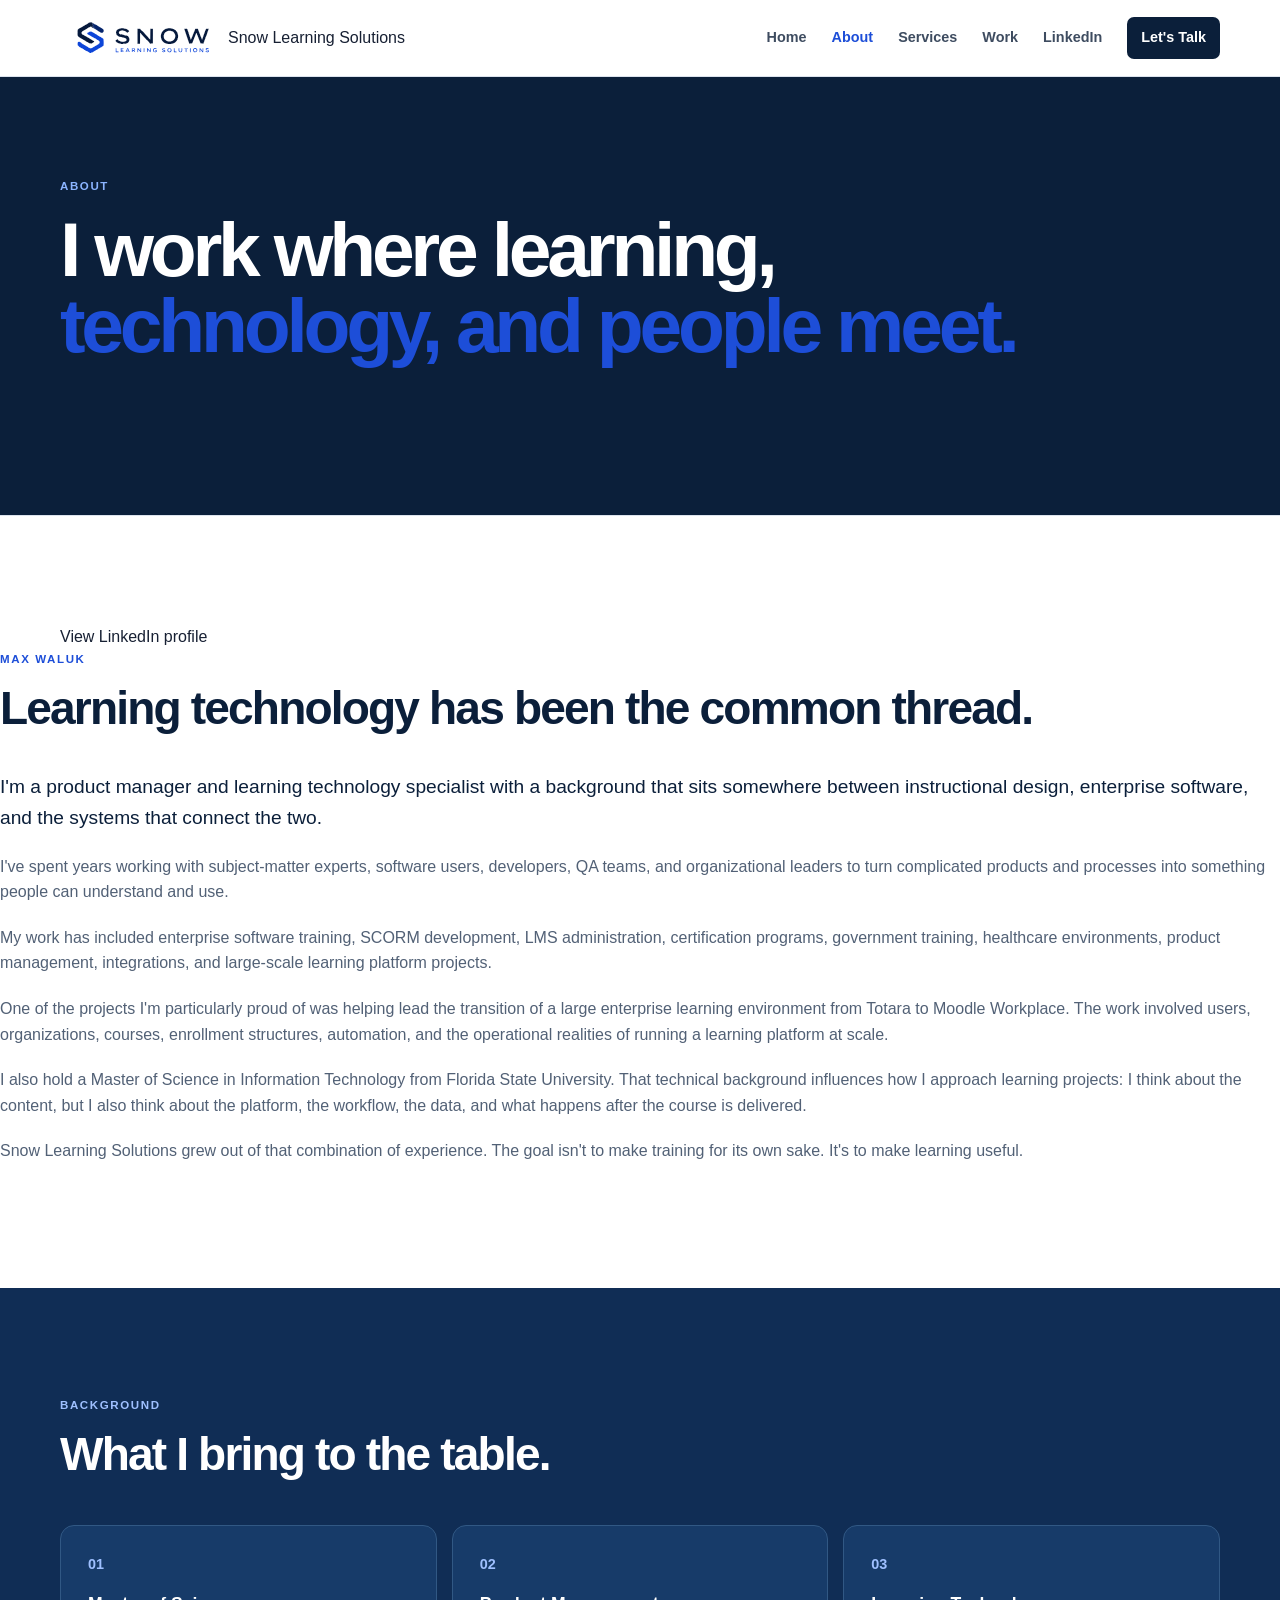
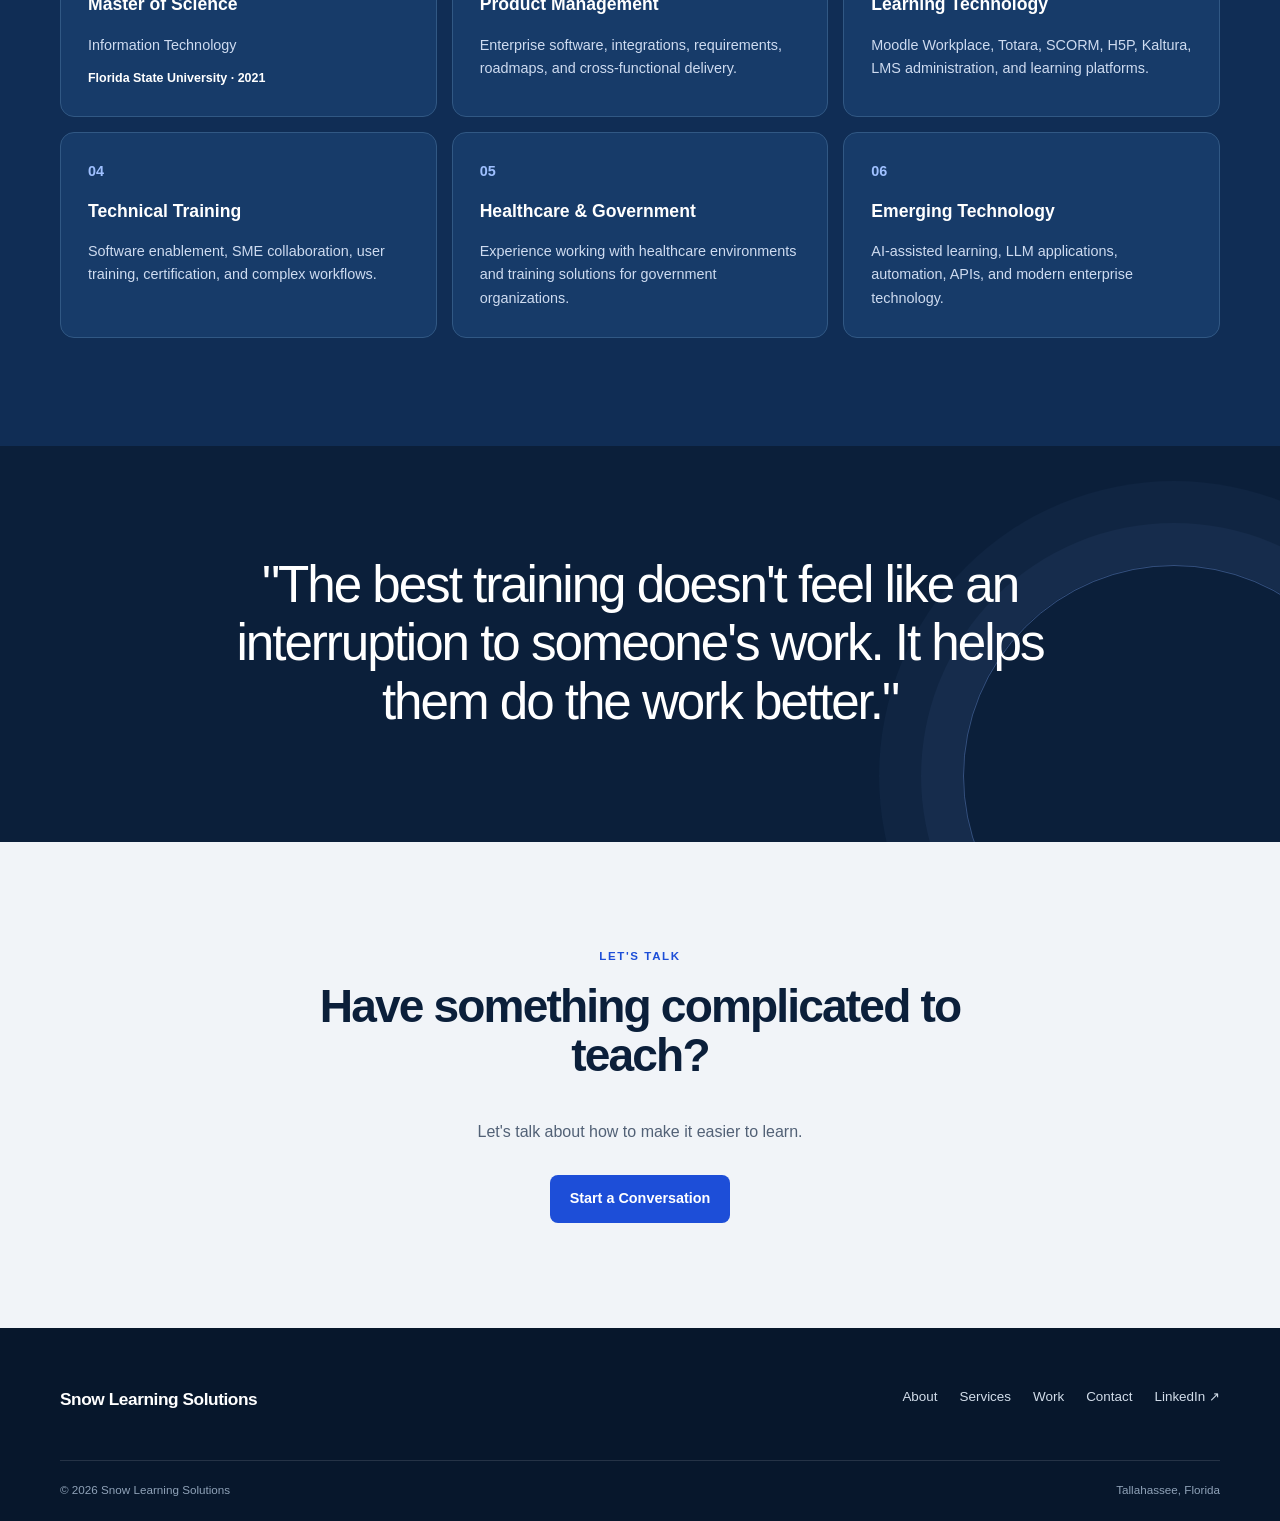
==== about.html @ 2cbe127f "Remove Max Waluk's portrait and LinkedIn section Removed portrait column and LinkedIn badge card for" ====
<!DOCTYPE html>
<html lang="en">
<head>
  <meta charset="UTF-8">
  <meta name="viewport" content="width=device-width, initial-scale=1.0">
  <title>About Max Waluk | Snow Learning Solutions</title>
  <meta name="description" content="Learn about Max Waluk, a product manager and learning technology specialist focused on instructional design, LMS platforms, enterprise software, and technical training.">
  <link rel="canonical" href="https://maxwaluk1.github.io/snow-learn/about.html">
  <meta property="og:title" content="About | Snow Learning Solutions">
  <meta property="og:description" content="Enterprise learning technology experience from Max Waluk.">
  <meta property="og:type" content="website">
  <meta property="og:url" content="https://maxwaluk1.github.io/snow-learn/about.html">
  <link rel="icon" href="favicon.svg" type="image/svg+xml">
  <link rel="stylesheet" href="css/style.css">
</head>

<body>

<header class="site-header">
  <div class="container nav-wrap">
  <a href="index.html" class="brand">
    <img src="assets/images/logo.svg"
         alt="Snow Learning Solutions"
         class="brand-logo">
    <span>Snow Learning Solutions</span>
</a>
    <button class="menu-toggle" aria-label="Open navigation">☰</button>
    <nav class="main-nav">
      <a href="index.html">Home</a>
      <a href="about.html" class="active">About</a>
      <a href="services.html">Services</a>
      <a href="work.html">Work</a>
      <a href="contact.html" class="nav-cta">Let's Talk</a>
    </nav>
  </div>
</header>

<main>

<section class="page-hero">
  <div class="container">
    <div class="eyebrow">ABOUT</div>
    <h1>I work where learning,<br><span>technology, and people meet.</span></h1>
  </div>
</section>

<section class="about-main">
  <div class="container about-grid">

        <!-- LinkedIn profile badge (responsive) -->
        <div class="badge-base LI-profile-badge" data-version="v1" data-size="medium" data-locale="en_US" data-type="VERTICAL" data-theme="light" data-vanity="maximillian-waluk-916715115" aria-label="LinkedIn profile badge">
          <a class="badge-base__link LI-simple-link" href="https://www.linkedin.com/in/maximillian-waluk-916715115?trk=profile-badge" target="_blank" rel="noopener">View LinkedIn profile</a>
        </div>
      </div>
    </div>

    <div class="about-copy">
      <div class="eyebrow">MAX WALUK</div>
      <h2>Learning technology has been the common thread.</h2>

      <p class="lead">
        I'm a product manager and learning technology specialist with a
        background that sits somewhere between instructional design,
        enterprise software, and the systems that connect the two.
      </p>

      <p>
        I've spent years working with subject-matter experts, software users,
        developers, QA teams, and organizational leaders to turn complicated
        products and processes into something people can understand and use.
      </p>

      <p>
        My work has included enterprise software training, SCORM development,
        LMS administration, certification programs, government training,
        healthcare environments, product management, integrations, and
        large-scale learning platform projects.
      </p>

      <p>
        One of the projects I'm particularly proud of was helping lead the
        transition of a large enterprise learning environment from Totara to
        Moodle Workplace. The work involved users, organizations, courses,
        enrollment structures, automation, and the operational realities of
        running a learning platform at scale.
      </p>

      <p>
        I also hold a Master of Science in Information Technology from Florida
        State University. That technical background influences how I approach
        learning projects: I think about the content, but I also think about
        the platform, the workflow, the data, and what happens after the course
        is delivered.
      </p>

      <p>
        Snow Learning Solutions grew out of that combination of experience.
        The goal isn't to make training for its own sake. It's to make learning
        useful.
      </p>
    </div>
  </div>
</section>

<section class="credentials-section">
  <div class="container">
    <div class="eyebrow">BACKGROUND</div>
    <h2>What I bring to the table.</h2>

    <div class="credential-grid">

      <article class="credential credential-feature">
        <span class="credential-icon">01</span>
        <h3>Master of Science</h3>
        <p>Information Technology</p>
        <strong>Florida State University · 2021</strong>
      </article>

      <article class="credential">
        <span class="credential-icon">02</span>
        <h3>Product Management</h3>
        <p>Enterprise software, integrations, requirements, roadmaps, and cross-functional delivery.</p>
      </article>

      <article class="credential">
        <span class="credential-icon">03</span>
        <h3>Learning Technology</h3>
        <p>Moodle Workplace, Totara, SCORM, H5P, Kaltura, LMS administration, and learning platforms.</p>
      </article>

      <article class="credential">
        <span class="credential-icon">04</span>
        <h3>Technical Training</h3>
        <p>Software enablement, SME collaboration, user training, certification, and complex workflows.</p>
      </article>

      <article class="credential">
        <span class="credential-icon">05</span>
        <h3>Healthcare & Government</h3>
        <p>Experience working with healthcare environments and training solutions for government organizations.</p>
      </article>

      <article class="credential">
        <span class="credential-icon">06</span>
        <h3>Emerging Technology</h3>
        <p>AI-assisted learning, LLM applications, automation, APIs, and modern enterprise technology.</p>
      </article>

    </div>
  </div>
</section>

<section class="about-quote">
  <div class="container">
    <blockquote>
      "The best training doesn't feel like an interruption to someone's work.
      It helps them do the work better."
    </blockquote>
  </div>
</section>

<section class="cta-section">
  <div class="container cta-inner">
    <div class="eyebrow">LET'S TALK</div>
    <h2>Have something complicated to teach?</h2>
    <p>Let's talk about how to make it easier to learn.</p>
    <a href="contact.html" class="button button-primary">Start a Conversation</a>
  </div>
</section>

</main>

<footer class="site-footer">
  <div class="container footer-top">
    <div>
      <a href="index.html" class="brand footer-brand">
        <span class="brand-mark">S</span>
        <span>Snow Learning Solutions</span>
      </a>
    </div>

    <div class="footer-links">
      <a href="about.html">About</a>
      <a href="services.html">Services</a>
      <a href="work.html">Work</a>
      <a href="contact.html">Contact</a>
      <a href="https://www.linkedin.com/in/maximillian-waluk-916715115/" target="_blank" rel="noopener">LinkedIn ↗</a>
    </div>
  </div>

  <div class="container footer-bottom">
    <span>© 2026 Snow Learning Solutions</span>
    <span>Tallahassee, Florida</span>
  </div>
</footer>

<script src="https://platform.linkedin.com/badges/js/profile.js" async defer type="text/javascript"></script>
<script src="js/main.js"></script>
</body>
</html>
---- css/style.css ----
:root {
  --navy: #0b1f3a;
  --navy-deep: #07172c;
  --blue: #1d4ed8;
  --blue-soft: #eaf1ff;
  --ink: #172033;
  --muted: #526176;
  --line: #dce3ed;
  --wash: #f6f8fc;
  --white: #fff;
  --max: 1160px;
  --radius: 14px;
}

* { box-sizing: border-box; }
html { scroll-behavior: smooth; }
body { margin: 0; font-family: Inter, "IBM Plex Sans", "Segoe UI", Arial, sans-serif; color: var(--ink); line-height: 1.6; -webkit-font-smoothing: antialiased; }
a { color: inherit; text-decoration: none; }
img { max-width: 100%; }
.container { width: min(calc(100% - 48px), var(--max)); margin: 0 auto; }

/* Navigation */
.site-header { position: sticky; top: 0; z-index: 100; background: rgba(255,255,255,.96); border-bottom: 1px solid var(--line); backdrop-filter: blur(12px); }
.nav-wrap { min-height: 76px; display: flex; align-items: center; justify-content: space-between; gap: 24px; }
.brand { display: inline-flex; align-items: center; min-width: 0; }
.brand-logo { display: block; width: 168px; height: 38px; object-fit: cover; object-position: center; }
.main-nav { display: flex; align-items: center; gap: 25px; }
.main-nav a { color: #3e4c60; font-size: .9rem; font-weight: 650; }
.main-nav a:hover, .main-nav a.active { color: var(--blue); }
.main-nav .nav-cta { padding: 9px 14px; border-radius: 7px; color: #fff; background: var(--navy); }
.main-nav .nav-cta:hover { color: #fff; background: var(--blue); }
.menu-toggle { display: none; width: 44px; height: 44px; padding: 0; border: 1px solid var(--line); border-radius: 7px; background: #fff; color: var(--navy); cursor: pointer; font-size: 0; }
.menu-toggle span, .menu-toggle::before, .menu-toggle::after { content: ""; display: block; width: 19px; height: 2px; margin: 4px auto; background: currentColor; transition: transform .2s ease, opacity .2s ease; }
.menu-toggle[aria-expanded="true"] span { opacity: 0; }
.menu-toggle[aria-expanded="true"]::before { transform: translateY(6px) rotate(45deg); }
.menu-toggle[aria-expanded="true"]::after { transform: translateY(-6px) rotate(-45deg); }

/* Base typography and components */
h1, h2, h3, p { margin-top: 0; }
h1, h2, h3 { color: var(--navy); }
h1 { font-size: clamp(2.8rem, 6vw, 5.75rem); line-height: .99; letter-spacing: -.055em; }
h2 { font-size: clamp(2rem, 3.6vw, 3.35rem); line-height: 1.08; letter-spacing: -.04em; }
h3 { font-size: 1.1rem; line-height: 1.25; }
.eyebrow { margin-bottom: 16px; color: var(--blue); font-size: .72rem; font-weight: 800; letter-spacing: .14em; }
.button { display: inline-flex; align-items: center; justify-content: center; min-height: 48px; padding: 0 19px; border: 1px solid transparent; border-radius: 8px; font-size: .9rem; font-weight: 750; transition: transform .2s ease, background .2s ease, border-color .2s ease; }
.button:hover { transform: translateY(-2px); }
.button-primary { color: #fff; background: var(--blue); }
.button-primary:hover { background: var(--navy); }
.button-secondary { border-color: var(--line); color: var(--navy); background: #fff; }
.button-secondary:hover { border-color: var(--blue); color: var(--blue); }
.text-link { color: var(--blue); font-size: .9rem; font-weight: 750; }
.text-link:hover { text-decoration: underline; }

/* Home */
.hero { position: relative; overflow: hidden; min-height: 650px; display: flex; align-items: center; background: var(--wash); }
.hero-grid { position: absolute; inset: 0; background-image: linear-gradient(rgba(11,31,58,.045) 1px, transparent 1px), linear-gradient(90deg, rgba(11,31,58,.045) 1px, transparent 1px); background-size: 48px 48px; mask-image: linear-gradient(90deg, #000, transparent 78%); }
.hero::after { content: ""; position: absolute; width: 440px; height: 440px; right: -140px; top: 90px; border: 1px solid rgba(29,78,216,.18); border-radius: 50%; box-shadow: 0 0 0 58px rgba(29,78,216,.025), 0 0 0 116px rgba(29,78,216,.02); }
.hero-content { position: relative; padding: 112px 0; }
.hero-system { position: absolute; z-index: 0; top: 50%; right: 2%; width: min(38vw, 445px); aspect-ratio: 1.08; overflow: hidden; border: 1px solid #cbd7e6; border-radius: 16px; background: rgba(255,255,255,.9); box-shadow: 0 24px 55px rgba(11,31,58,.12); pointer-events: none; transform: translateY(-50%) rotate(2deg); }.hero-content > :not(.hero-system) { position: relative; z-index: 1; }
.hero-system-head { display: flex; align-items: center; gap: 5px; height: 42px; padding: 0 15px; border-bottom: 1px solid var(--line); color: var(--muted); font-size: .69rem; letter-spacing: .08em; text-transform: uppercase; }.hero-system-head span { width: 6px; height: 6px; border-radius: 50%; background: #b8c5d5; }.hero-system-head b { margin-left: 8px; font-weight: 800; }.hero-system-body { position: relative; height: calc(100% - 42px); background-image: radial-gradient(#d7e1ee 1px, transparent 1px); background-size: 16px 16px; }.system-node { position: absolute; z-index: 2; width: 46%; min-width: 154px; padding: 13px 14px; border: 1px solid #cad7e7; border-radius: 10px; background: #fff; box-shadow: 0 10px 20px rgba(11,31,58,.08); }.system-node i { display: block; width: 20px; height: 5px; margin-bottom: 9px; border-radius: 10px; background: var(--blue); }.system-node strong, .system-node small { display: block; white-space: nowrap; }.system-node strong { color: var(--navy); font-size: .88rem; }.system-node small { margin-top: 2px; color: var(--muted); font-size: .64rem; }.node-one { top: 15%; left: 8%; }.node-two { top: 46%; right: 5%; }.node-three { bottom: 6%; left: 13%; }.node-three i { background: #0c9b72; }.connector-one, .connector-two { position: absolute; z-index: 1; height: 1px; background: #7da1df; transform-origin: left center; }.connector-one { top: 37%; left: 39%; width: 38%; transform: rotate(28deg); }.connector-two { top: 67%; left: 37%; width: 34%; transform: rotate(-28deg); }
.hero h1 span, .page-hero h1 span { color: var(--blue); }
.hero-copy { max-width: 640px; margin: 28px 0 0; color: var(--muted); font-size: 1.18rem; }
.hero-actions { display: flex; flex-wrap: wrap; gap: 12px; margin-top: 36px; }
.hero-note { margin-top: 42px; color: var(--muted); font-size: .82rem; }
.status-dot { display: inline-block; width: 7px; height: 7px; margin-right: 7px; border-radius: 50%; background: #28a36b; }
.intro-section, .services-preview, .feature-section, .case-highlight, .about-main, .credentials-section, .case-studies, .contact-section { padding: 108px 0; }
.two-column, .feature-grid, .case-layout, .contact-grid { display: grid; grid-template-columns: 1fr 1fr; gap: clamp(48px, 9vw, 108px); }
.intro-copy, .feature-copy p, .case-layout p, .about-copy p, .service-large p, .case-content > p, .case-columns p, .contact-info > p { color: var(--muted); }
.intro-copy { font-size: 1.12rem; }
.intro-copy p + p, .feature-copy p + p, .about-copy p + p, .case-content > p + p { margin-top: 20px; }
.services-preview, .credentials-section, .cta-section { background: var(--wash); }
.section-heading { display: flex; align-items: end; justify-content: space-between; gap: 24px; margin-bottom: 45px; }
.service-grid { display: grid; grid-template-columns: repeat(4, 1fr); gap: 15px; }
.service-card, .credential { padding: 27px; border: 1px solid var(--line); border-radius: var(--radius); background: #fff; }
.service-card { position: relative; min-height: 318px; overflow: hidden; padding-top: 178px; transition: transform .2s ease, box-shadow .2s ease; }
.service-card::before { content: ""; position: absolute; top: 0; right: 0; left: 0; height: 142px; background: center / cover no-repeat; filter: saturate(.78) contrast(.98); }.service-card:nth-child(1)::before { background-image: linear-gradient(180deg, transparent 45%, rgba(11,31,58,.25)), url("../assets/images/service-instructional-design.jpg"); }.service-card:nth-child(2)::before { background-image: linear-gradient(180deg, transparent 45%, rgba(11,31,58,.25)), url("../assets/images/service-scorm.jpg"); }.service-card:nth-child(3)::before { background-image: linear-gradient(180deg, transparent 45%, rgba(11,31,58,.25)), url("../assets/images/service-lms.jpg"); }.service-card:nth-child(4)::before { background-image: linear-gradient(180deg, transparent 45%, rgba(11,31,58,.25)), url("../assets/images/service-training.jpg"); }
.service-card::after { content: ""; position: absolute; right: -22px; bottom: -22px; z-index: 0; width: 92px; height: 92px; border: 1px solid #d9e4f3; border-radius: 50%; box-shadow: 0 0 0 14px rgba(29,78,216,.025); }
.service-card:hover { transform: translateY(-4px); box-shadow: 0 14px 35px rgba(11,31,58,.08); }
.card-number { position: absolute; z-index: 1; top: 18px; right: 18px; padding: 4px 7px; border-radius: 4px; color: #fff; background: rgba(7,23,44,.6); font-size: .76rem; font-weight: 800; }.service-icon { display: none; }.service-card h3, .service-card p { position: relative; z-index: 1; }.service-card p, .credential p { margin-bottom: 0; color: var(--muted); font-size: .9rem; }
.feature-grid { align-items: center; }
.system-window { height: 390px; overflow: hidden; border: 0; border-radius: 15px; background: linear-gradient(rgba(7,23,44,.08), rgba(7,23,44,.25)), url("../assets/images/technical-perspective.jpg") center / cover; box-shadow: 0 18px 45px rgba(11,31,58,.1); }
.window-bar { display: none; }
.window-bar span { width: 7px; height: 7px; border-radius: 50%; background: #c5cedb; }
.system-content { display: none; }
.system-sidebar { width: 22%; border-right: 1px solid rgba(255,255,255,.35); background: rgba(7,23,44,.65); }
.system-main { flex: 1; padding: 38px; background: rgba(7,23,44,.32); }.fake-line { width: 55%; height: 9px; margin-bottom: 13px; border-radius: 4px; background: rgba(255,255,255,.72); }.fake-line.wide { width: 80%; height: 15px; }.fake-line.medium { width: 65%; margin-top: 28px; }.fake-cards { display: flex; gap: 11px; margin-top: 38px; }.fake-cards span { width: 30%; height: 82px; border-radius: 8px; background: rgba(186,212,255,.72); }
.case-highlight, .about-quote { position: relative; overflow: hidden; color: #fff; background: var(--navy); }.case-highlight::after, .about-quote::after { content: ""; position: absolute; right: -105px; bottom: -145px; width: 420px; height: 420px; border: 1px solid rgba(128,171,255,.35); border-radius: 50%; box-shadow: 0 0 0 42px rgba(128,171,255,.05), 0 0 0 84px rgba(128,171,255,.04); }.case-highlight .container, .about-quote .container { position: relative; z-index: 1; }.case-highlight h2 { color: #fff; }.case-layout p { margin-bottom: 28px; color: #c8d4e1; }
.cta-section { padding: 105px 0; text-align: center; }.cta-inner { max-width: 760px; }.cta-section p { max-width: 620px; margin: 18px auto 30px; color: var(--muted); }

/* Interior pages */
.page-hero { padding: 100px 0 88px; border-bottom: 1px solid var(--line); background: var(--wash); }.page-intro { max-width: 660px; margin: 25px 0 0; color: var(--muted); font-size: 1.12rem; }
.about-grid { display: grid; grid-template-columns: 300px 1fr; gap: clamp(44px, 8vw, 96px); }.portrait-image { display: block; width: 100%; aspect-ratio: 4 / 5; object-fit: cover; border-radius: var(--radius); }.portrait-column { display: flex; align-items: flex-start; justify-content: center; }.linkedin-button { display: block; margin-top: 13px; padding: 12px; border: 1px solid var(--line); border-radius: 8px; color: var(--blue); text-align: center; font-size: .86rem; font-weight: 750; }.linkedin-badge-card { display: flex; flex-direction: column; align-items: center; justify-content: center; width: 100%; min-height: 220px; padding: 20px; border: 1px solid var(--line); border-radius: var(--radius); background: linear-gradient(135deg, #f7faff 0%, #eef4ff 100%); box-shadow: 0 12px 30px rgba(11,31,58,.06); }.profile-card-shell { width: 100%; max-width: 320px; padding: 20px; border: 1px solid #d9e4f3; border-radius: 14px; background: #fff; box-shadow: 0 10px 24px rgba(11,31,58,.07); }.profile-card-header { display: flex; align-items: center; gap: 12px; }.profile-avatar { display: grid; place-items: center; width: 56px; height: 56px; border-radius: 50%; background: linear-gradient(135deg, var(--blue), #5b8dff); color: #fff; font-size: 1.25rem; font-weight: 800; }.profile-card-header h3 { margin: 0 0 4px; color: var(--navy); font-size: 1rem; }.profile-card-header p { margin: 0; color: var(--muted); font-size: .84rem; line-height: 1.4; }.profile-card-body { margin-top: 14px; }.profile-card-body p { margin: 0; color: var(--muted); font-size: .9rem; }.profile-card-actions { display: flex; flex-wrap: wrap; gap: 10px; margin-top: 16px; }.profile-card-actions .button { min-height: 38px; padding: 0 14px; font-size: .8rem; }.linkedin-badge-card .badge-base { max-width: 100%; }.linkedin-badge-card .LI-profile-badge { display: inline-block; width: 100%; max-width: 240px; }.linkedin-badge-card .badge-base__link { color: var(--navy); font-weight: 700; }.linkedin-badge-card .LI-profile-badge,
.linkedin-badge-card .badge-base,
.linkedin-badge-card iframe { width: 100% !important; max-width: 320px !important; box-sizing: border-box; display: block !important; }.about-copy .lead { color: var(--navy); font-size: 1.2rem; }.credential-grid { display: grid; grid-template-columns: repeat(3, 1fr); gap: 15px; margin-top: 45px; }.credential { min-height: 190px; }.credential-image { display: block; width: 100%; height: 112px; margin-bottom: 18px; padding: 10px; border: 1px solid rgba(255,255,255,.16); border-radius: 10px; object-fit: contain; background: rgba(255,255,255,.12); }.credential-icon { display: block; margin-bottom: 18px; color: var(--blue); font-size: .9rem; font-weight: 800; }.credential strong { display: block; margin-top: 12px; color: var(--muted); font-size: .78rem; }.about-quote { padding: 110px 0; }.about-quote blockquote { max-width: 860px; margin: auto; text-align: center; font-size: clamp(1.8rem,4vw,3.25rem); line-height: 1.15; letter-spacing: -.04em; }

.services-list { padding: 30px 0 90px; }.service-large, .case-study { display: grid; grid-template-columns: 88px 1fr; gap: 42px; padding: 70px 0; border-bottom: 1px solid var(--line); }.service-large-number, .case-number { color: var(--blue); font-size: .92rem; font-weight: 800; }.service-large h2 { margin-bottom: 16px; }.service-large ul, .tag-list { display: flex; flex-wrap: wrap; gap: 8px; padding: 0; margin: 28px 0 0; list-style: none; }.service-large li, .tag-list span { padding: 6px 10px; border: 1px solid var(--line); border-radius: 6px; color: var(--muted); background: var(--wash); font-size: .76rem; }.case-content h2 { margin-bottom: 22px; }.case-columns { display: grid; grid-template-columns: 1fr 1fr; gap: 50px; margin: 36px 0; }.case-columns h4 { margin: 0 0 8px; color: var(--navy); }
.contact-card { padding: 36px; border: 1px solid var(--line); border-radius: var(--radius); box-shadow: 0 14px 36px rgba(11,31,58,.07); }.contact-detail { padding: 17px 0; border-top: 1px solid var(--line); }.contact-detail span { display: block; margin-bottom: 4px; color: var(--muted); font-size: .68rem; font-weight: 800; letter-spacing: .1em; text-transform: uppercase; }.contact-detail a { color: var(--blue); font-weight: 700; }.contact-detail p { margin: 0; color: var(--muted); }form label { display: block; margin-bottom: 6px; color: var(--navy); font-size: .82rem; font-weight: 750; }form input, form textarea, form select { display: block; width: 100%; padding: 12px 13px; margin: 0 0 21px; border: 1px solid var(--line); border-radius: 7px; color: var(--ink); font: inherit; }form textarea { resize: vertical; }form input:focus, form textarea:focus, form select:focus { border-color: var(--blue); outline: 3px solid rgba(29,78,216,.14); }.form-submit { border: 0; cursor: pointer; }

/* Footer and accessibility */
.site-footer { padding: 58px 0 22px; color: #fff; background: var(--navy-deep); }.footer-top { display: flex; justify-content: space-between; gap: 44px; padding-bottom: 46px; }.footer-brand { color: #fff; font-size: 1.08rem; font-weight: 780; letter-spacing: -.025em; }.footer-top p { max-width: 410px; margin: 17px 0 0; color: #a9b8ca; font-size: .88rem; }.footer-links { display: flex; flex-wrap: wrap; align-content: start; gap: 16px 22px; }.footer-links a { color: #d2ddea; font-size: .84rem; }.footer-links a:hover { color: #fff; }.footer-bottom { display: flex; justify-content: space-between; gap: 20px; padding-top: 20px; border-top: 1px solid rgba(255,255,255,.12); color: #8fa2b8; font-size: .73rem; }a:focus-visible, button:focus-visible { outline: 3px solid #77a4ff; outline-offset: 3px; }

/* Small, purposeful motion */
@keyframes drift { 0%, 100% { transform: translateY(-50%) rotate(2deg); } 50% { transform: translateY(calc(-50% - 8px)) rotate(1.25deg); } }
@keyframes pulse { 0%, 100% { opacity: .55; } 50% { opacity: 1; } }
.hero-system { animation: drift 7s ease-in-out infinite; }.status-dot { animation: pulse 2.5s ease-in-out infinite; }.service-card, .credential, .button, .text-link { transition: transform .22s ease, box-shadow .22s ease, background-color .22s ease, color .22s ease; }.credential:hover { transform: translateY(-3px); box-shadow: 0 14px 30px rgba(7,23,44,.16); }.text-link:hover { transform: translateX(3px); }.js-enabled .reveal { opacity: 0; transform: translateY(18px); transition: opacity .55s ease, transform .55s ease; }.js-enabled .reveal.is-visible { opacity: 1; transform: translateY(0); }
@media (prefers-reduced-motion: reduce) { *, *::before, *::after { scroll-behavior: auto !important; animation-duration: .01ms !important; animation-iteration-count: 1 !important; transition-duration: .01ms !important; } }

/* Deeper blue rhythm across the site */
.page-hero { background: var(--navy); }.page-hero h1 { color: #fff; }.page-hero .page-intro { color: #c8d4e1; }.page-hero .eyebrow { color: #8bb4ff; }
.services-preview { background: #102d55; }.services-preview h2 { color: #fff; }.services-preview .eyebrow { color: #9fc0ff; }.services-preview .text-link { color: #c9dcff; }.intro-section { background: #edf4ff; }.feature-section { background: #dfeafe; }.cta-section { background: #f1f4f8; }.cta-section h2 { color: var(--navy); }.cta-section p { color: var(--muted); }.cta-section .eyebrow { color: var(--blue); }.credentials-section { background: #102d55; }.credentials-section > .container > h2 { color: #fff; }.credentials-section .eyebrow { color: #9fc0ff; }.credentials-section .credential { background: #173b69; border-color: #315884; }.credentials-section .credential h3, .credentials-section .credential strong { color: #fff; }.credentials-section .credential p { color: #cedbf0; }.credentials-section .credential-icon { color: #9fc0ff; }.contact-section { background: #edf4ff; }

@media (max-width: 900px) { .main-nav { position: absolute; top: 76px; right: 0; left: 0; display: grid; max-height: 0; overflow: hidden; padding: 0 24px; border-bottom: 1px solid transparent; background: #fff; opacity: 0; pointer-events: none; transition: max-height .25s ease, padding .25s ease, opacity .18s ease; }.main-nav.open { max-height: 420px; padding: 12px 24px 20px; border-bottom-color: var(--line); box-shadow: 0 14px 26px rgba(11,31,58,.09); opacity: 1; pointer-events: auto; }.main-nav a { padding: 11px 0; }.main-nav .nav-cta { margin-top: 6px; text-align: center; }.menu-toggle { display: block; }.hero-system { right: -5%; width: 43vw; opacity: .55; }.service-grid, .credential-grid { grid-template-columns: repeat(2,1fr); }.about-grid { grid-template-columns: 260px 1fr; } }
@media (max-width: 640px) { .container { width: min(calc(100% - 32px), var(--max)); }.nav-wrap { min-height: 68px; }.brand-logo { width: 158px; height: 36px; }.main-nav { top: 68px; }.hero { min-height: auto; }.hero-content { padding: 86px 0; }.hero-system { display: none; }.hero h1 { font-size: clamp(2.65rem, 13vw, 4.1rem); }.hero-copy, .page-intro { font-size: 1.04rem; }.hero::after { display: none; }.intro-section, .services-preview, .feature-section, .case-highlight, .about-main, .credentials-section, .case-studies, .contact-section { padding: 74px 0; }.two-column, .feature-grid, .case-layout, .contact-grid, .about-grid, .case-columns { grid-template-columns: 1fr; gap: 35px; }.section-heading { display: block; }.section-heading .text-link { display: inline-block; margin-top: 18px; }.service-grid, .credential-grid { grid-template-columns: 1fr; }.service-card { min-height: 300px; }.system-window { height: 280px; }.system-main { padding: 27px; }.page-hero { padding: 70px 0 62px; }.service-large, .case-study { grid-template-columns: 1fr; gap: 13px; padding: 48px 0; }.contact-card { padding: 25px; }.footer-top, .footer-bottom { display: block; }.footer-links { margin-top: 30px; }.footer-bottom span { display: block; }.footer-bottom span + span { margin-top: 5px; } }
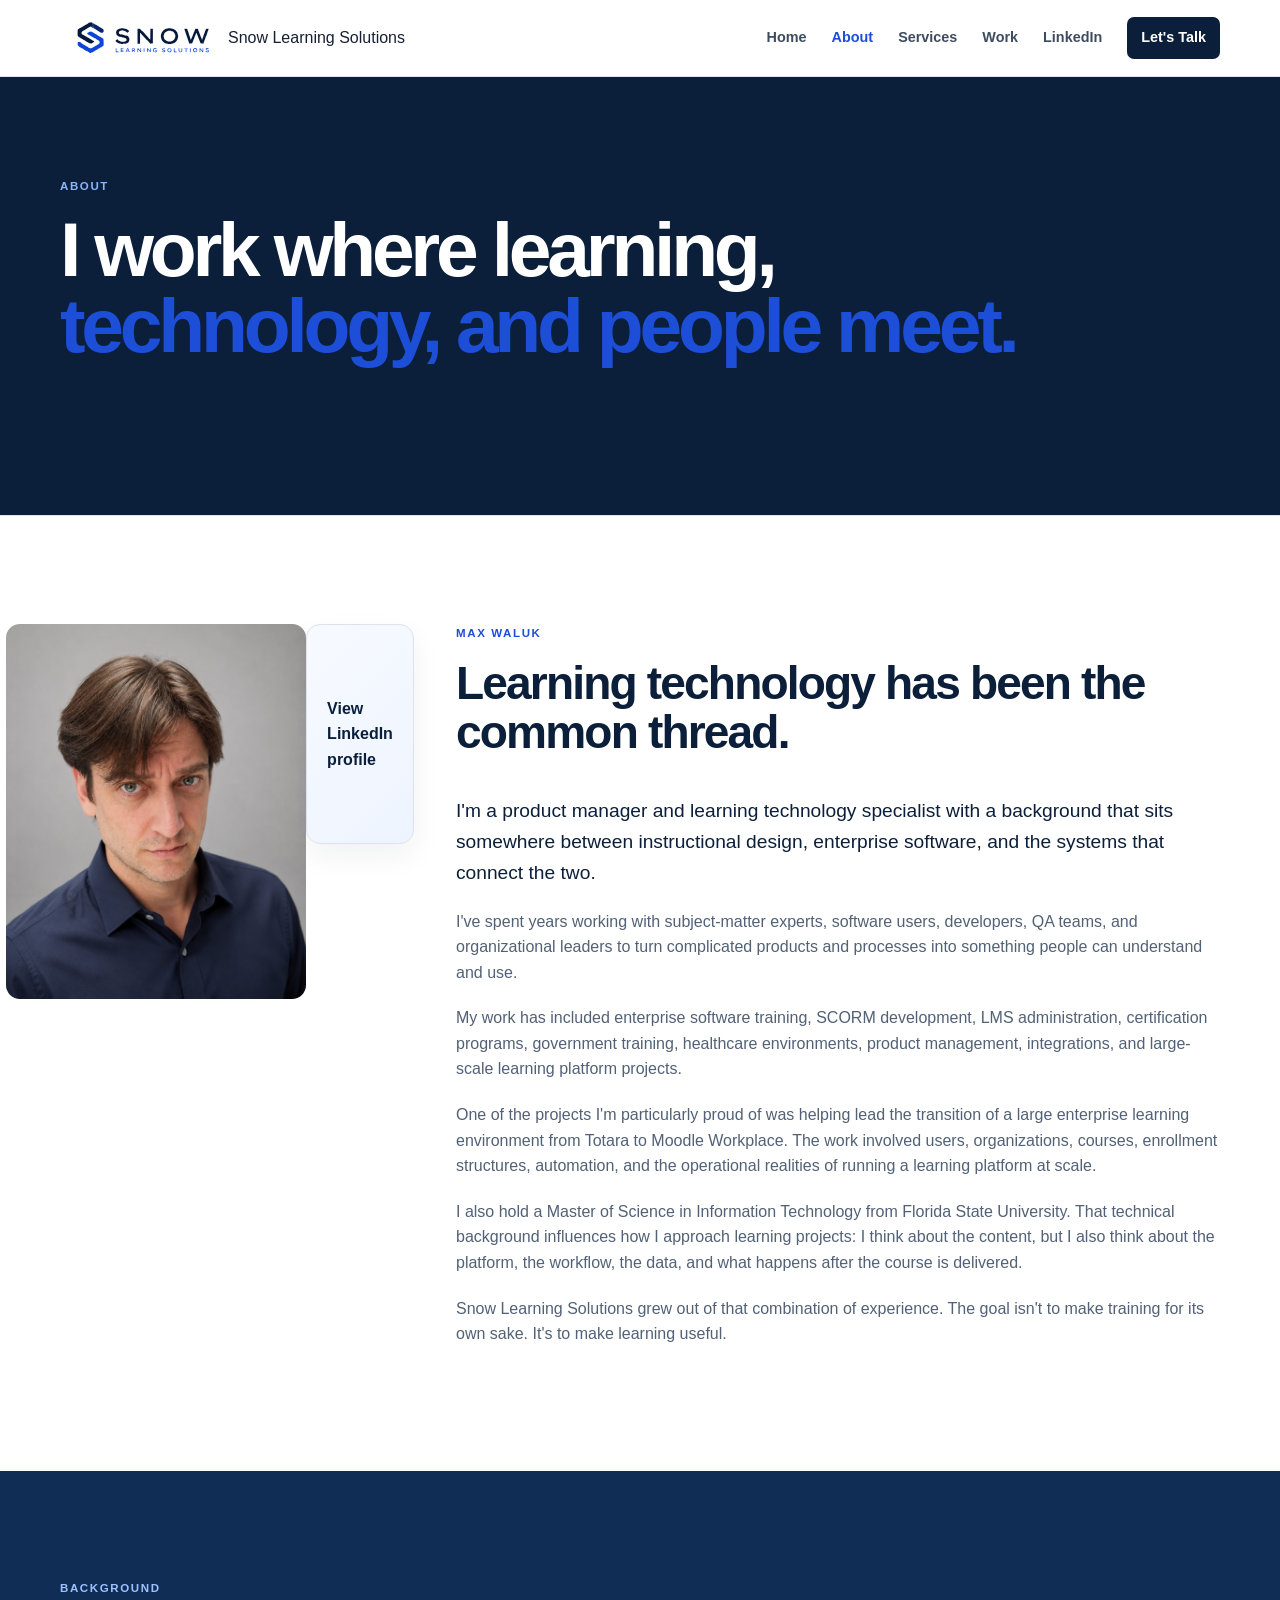
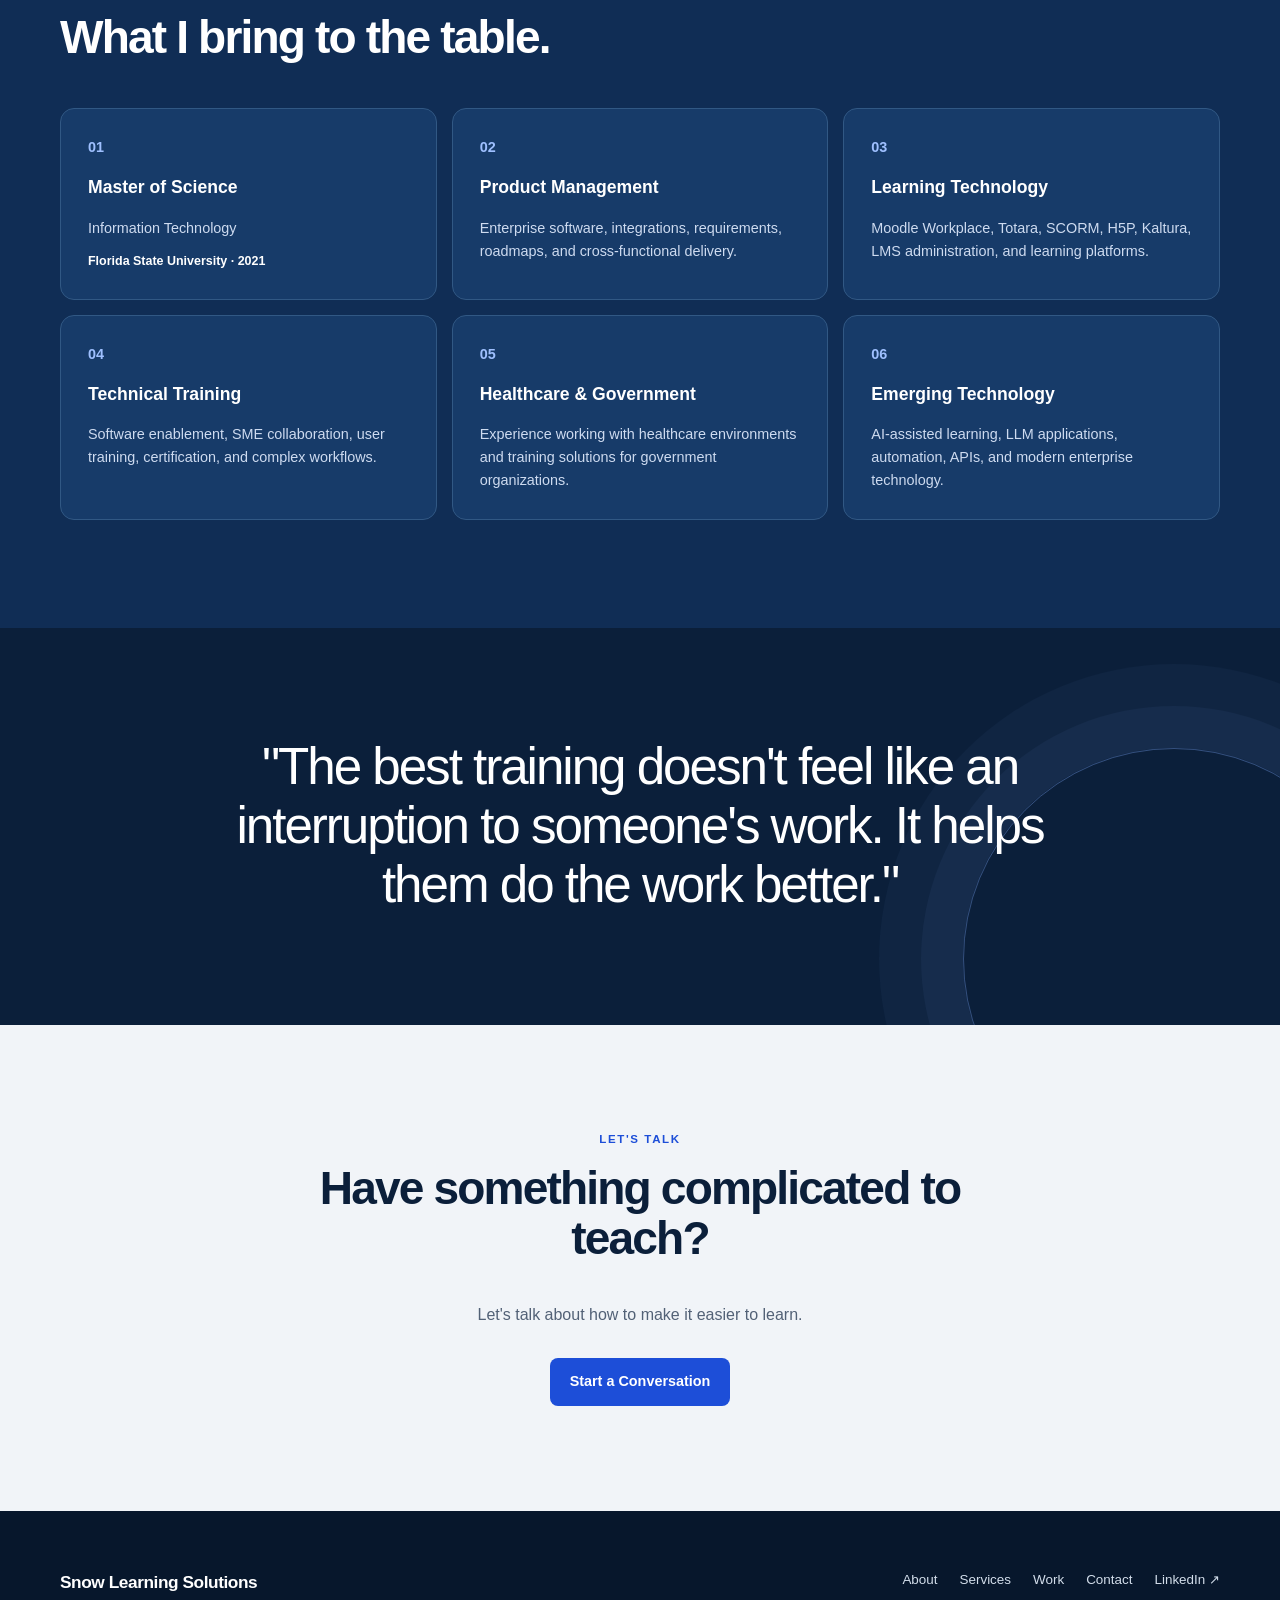
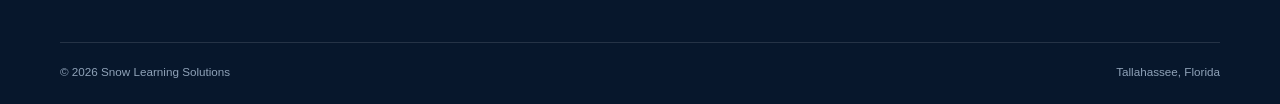
==== commit c29defaf: "chore: simplify About page to single LinkedIn badge (remove profile card)" ====
--- a/about.html
+++ b/about.html
@@ -47,7 +47,14 @@
 <section class="about-main">
   <div class="container about-grid">
 
-        <!-- LinkedIn profile badge (responsive) -->
+    <div class="portrait-column">
+      <img
+        src="assets/images/max-headshot.PNG"
+        alt="Max Waluk"
+        class="portrait-image">
+
+      <div class="linkedin-badge-card" id="linkedin-badge-card">
+        <!-- Single LinkedIn profile badge (responsive) -->
         <div class="badge-base LI-profile-badge" data-version="v1" data-size="medium" data-locale="en_US" data-type="VERTICAL" data-theme="light" data-vanity="maximillian-waluk-916715115" aria-label="LinkedIn profile badge">
           <a class="badge-base__link LI-simple-link" href="https://www.linkedin.com/in/maximillian-waluk-916715115?trk=profile-badge" target="_blank" rel="noopener">View LinkedIn profile</a>
         </div>
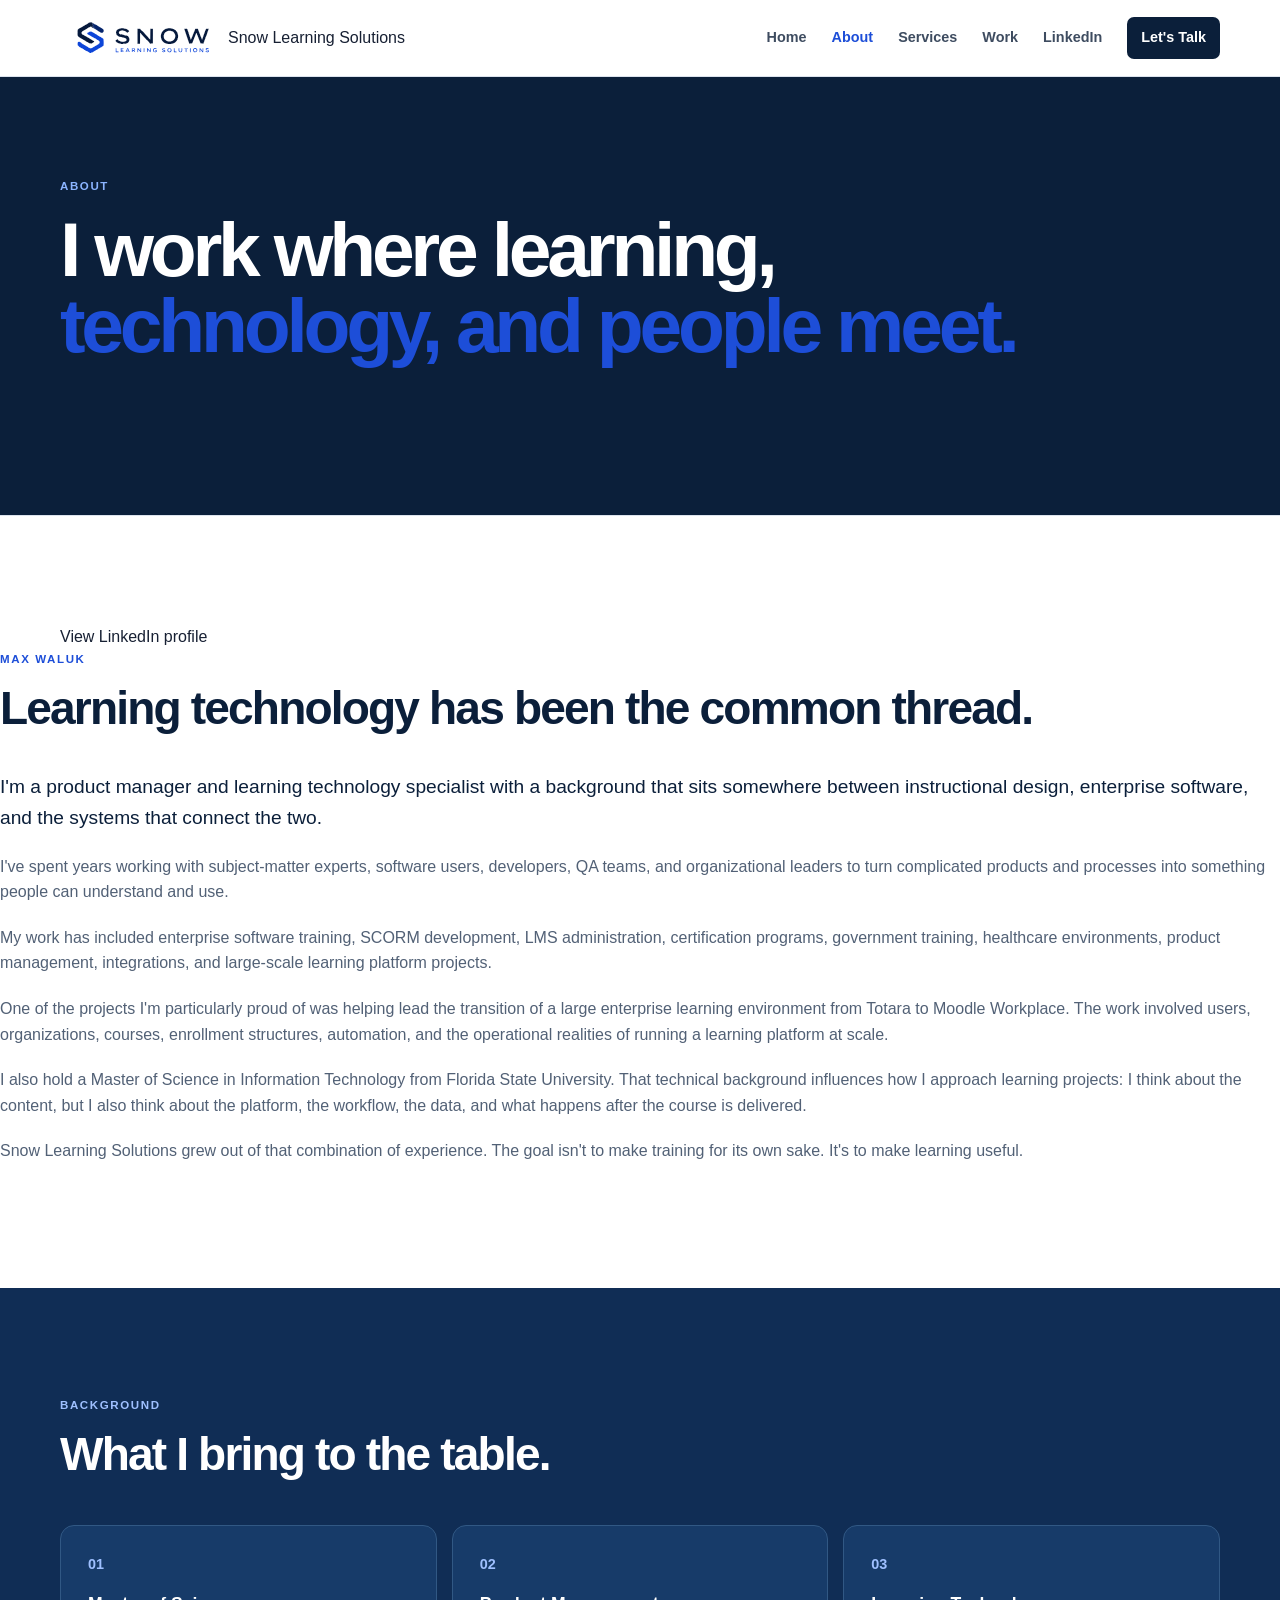
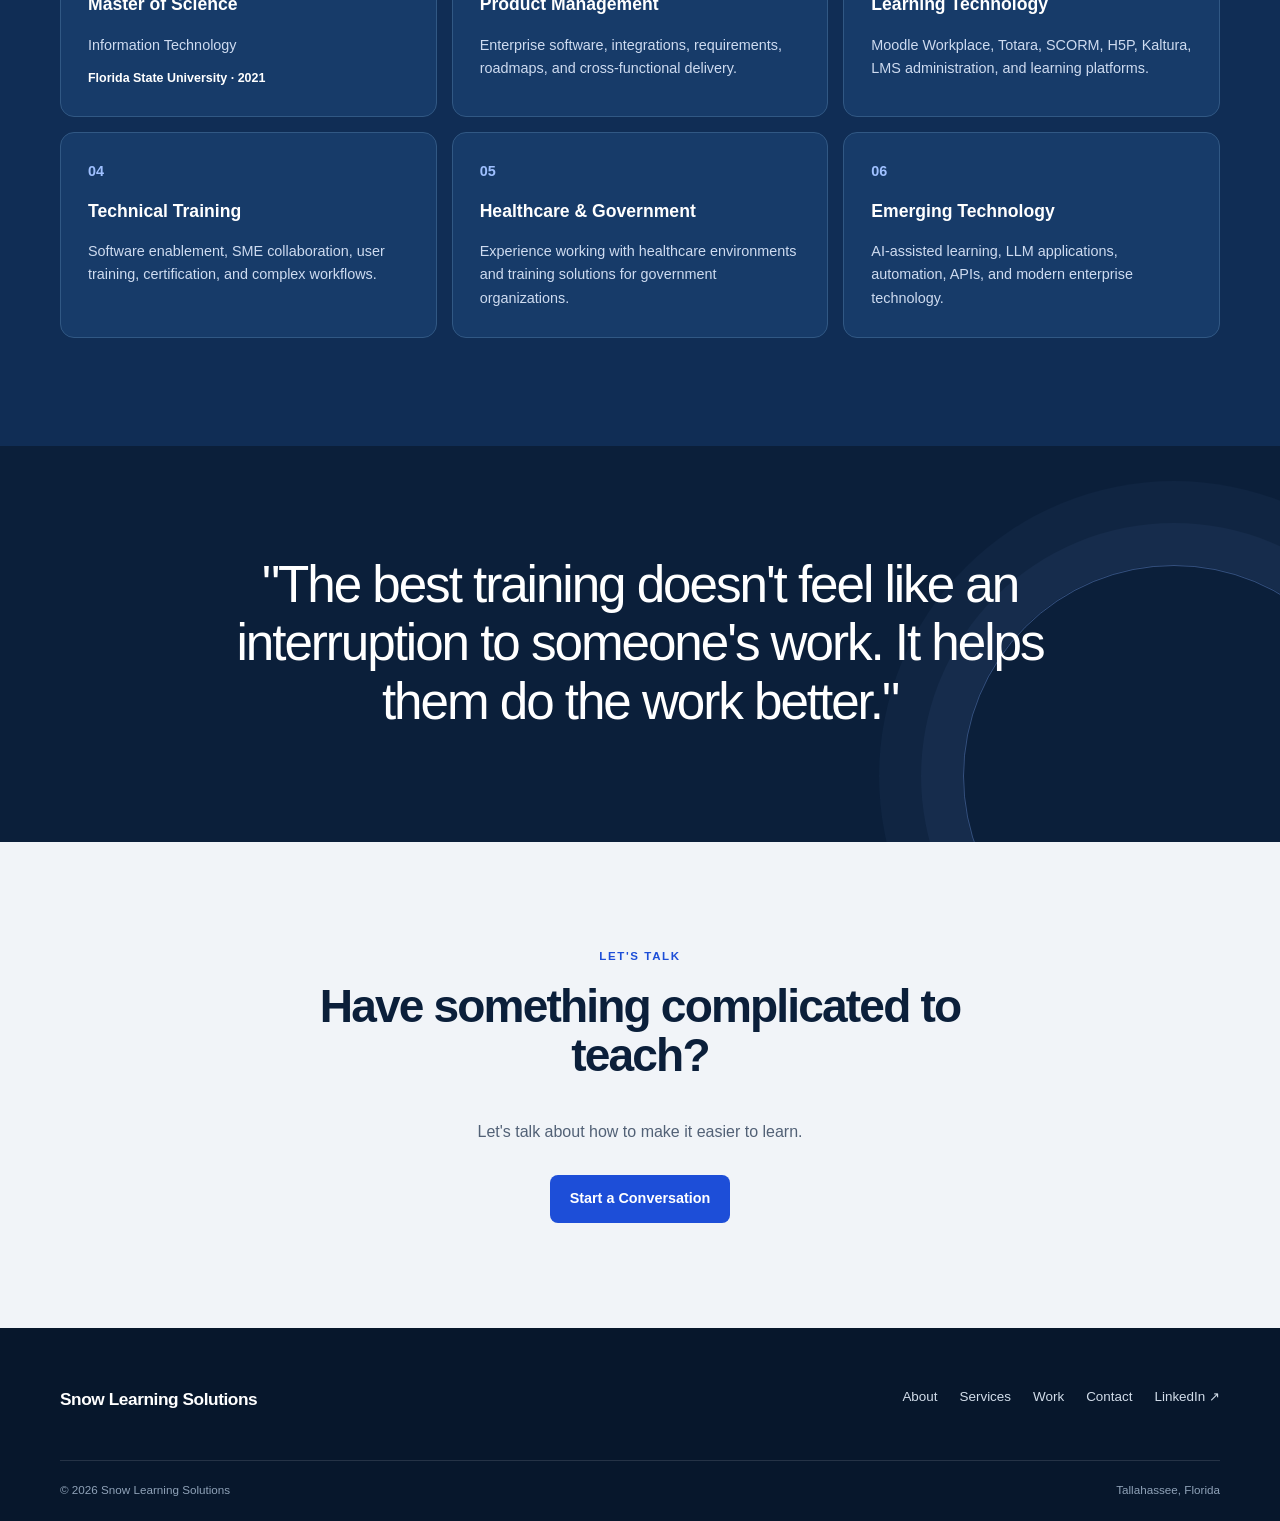
==== commit 2ca6a346: "Merge branch 'main' into fix/about-linkedin-badge" ====
--- a/about.html
+++ b/about.html
@@ -47,14 +47,7 @@
 <section class="about-main">
   <div class="container about-grid">
 
-    <div class="portrait-column">
-      <img
-        src="assets/images/max-headshot.PNG"
-        alt="Max Waluk"
-        class="portrait-image">
-
-      <div class="linkedin-badge-card" id="linkedin-badge-card">
-        <!-- Single LinkedIn profile badge (responsive) -->
+        <!-- LinkedIn profile badge (responsive) -->
         <div class="badge-base LI-profile-badge" data-version="v1" data-size="medium" data-locale="en_US" data-type="VERTICAL" data-theme="light" data-vanity="maximillian-waluk-916715115" aria-label="LinkedIn profile badge">
           <a class="badge-base__link LI-simple-link" href="https://www.linkedin.com/in/maximillian-waluk-916715115?trk=profile-badge" target="_blank" rel="noopener">View LinkedIn profile</a>
         </div>
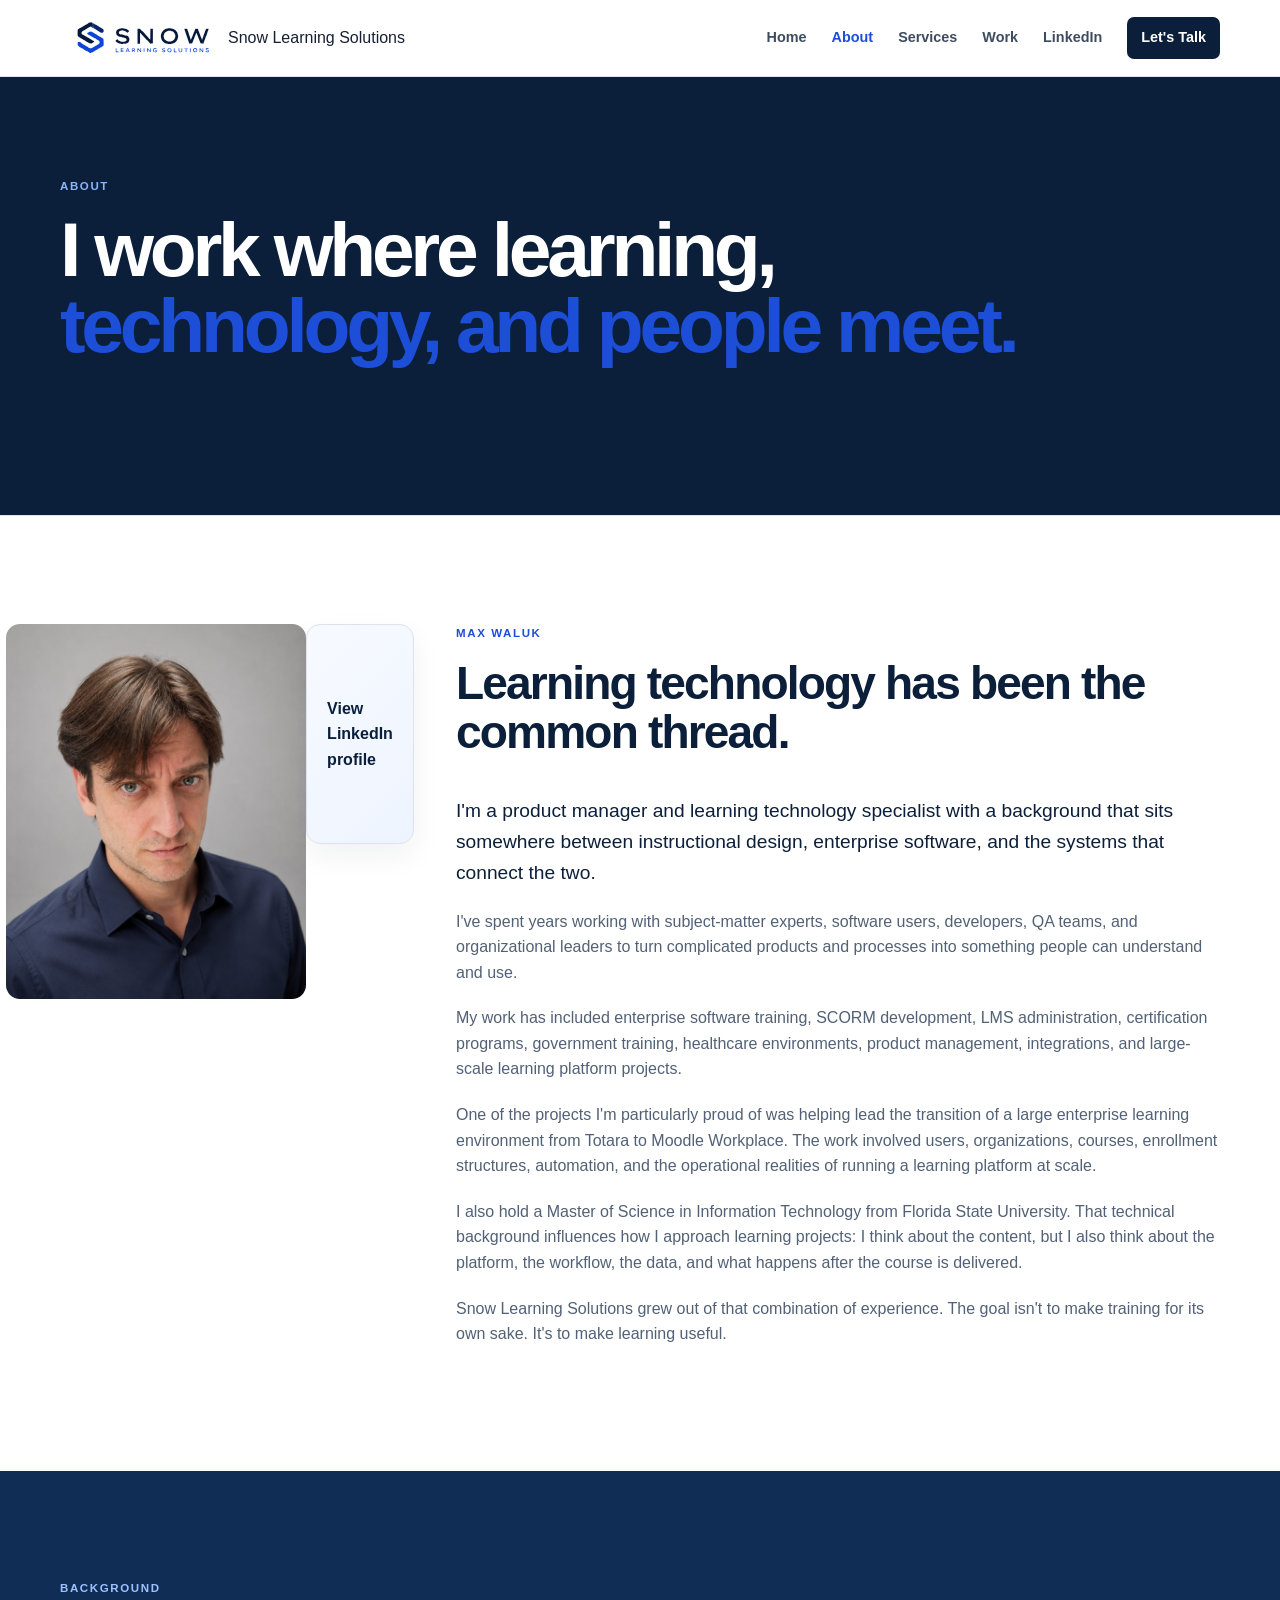
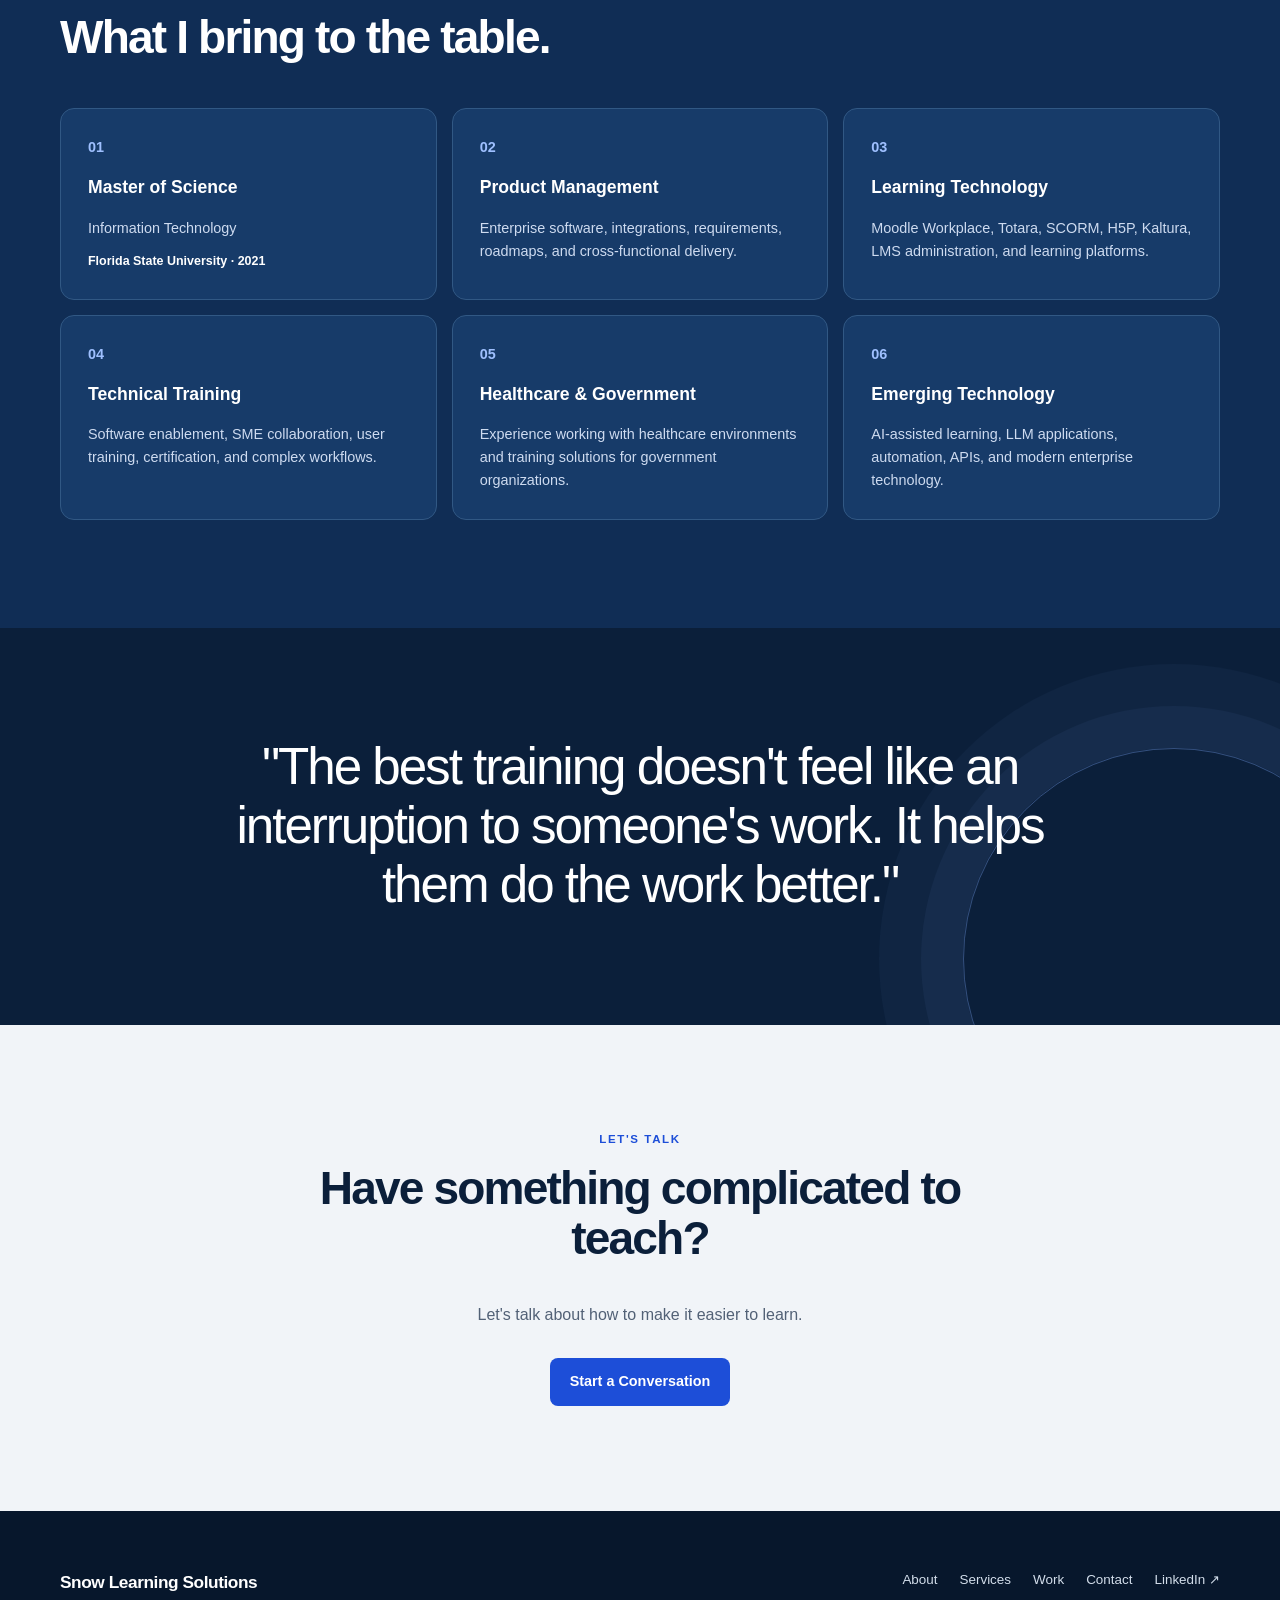
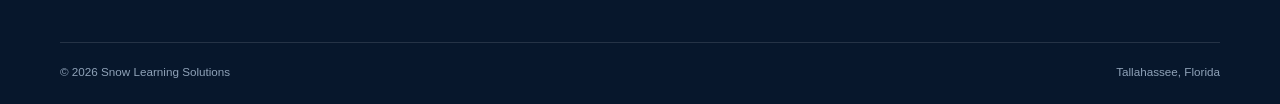
==== commit 86f6cc54: "Update about.html" ====
--- a/about.html
+++ b/about.html
@@ -47,7 +47,14 @@
 <section class="about-main">
   <div class="container about-grid">
 
-        <!-- LinkedIn profile badge (responsive) -->
+    <div class="portrait-column">
+      <img
+        src="assets/images/max-headshot.PNG"
+        alt="Max Waluk"
+        class="portrait-image">
+
+      <div class="linkedin-badge-card" id="linkedin-badge-card">
+        <!-- Single LinkedIn profile badge (responsive) -->
         <div class="badge-base LI-profile-badge" data-version="v1" data-size="medium" data-locale="en_US" data-type="VERTICAL" data-theme="light" data-vanity="maximillian-waluk-916715115" aria-label="LinkedIn profile badge">
           <a class="badge-base__link LI-simple-link" href="https://www.linkedin.com/in/maximillian-waluk-916715115?trk=profile-badge" target="_blank" rel="noopener">View LinkedIn profile</a>
         </div>
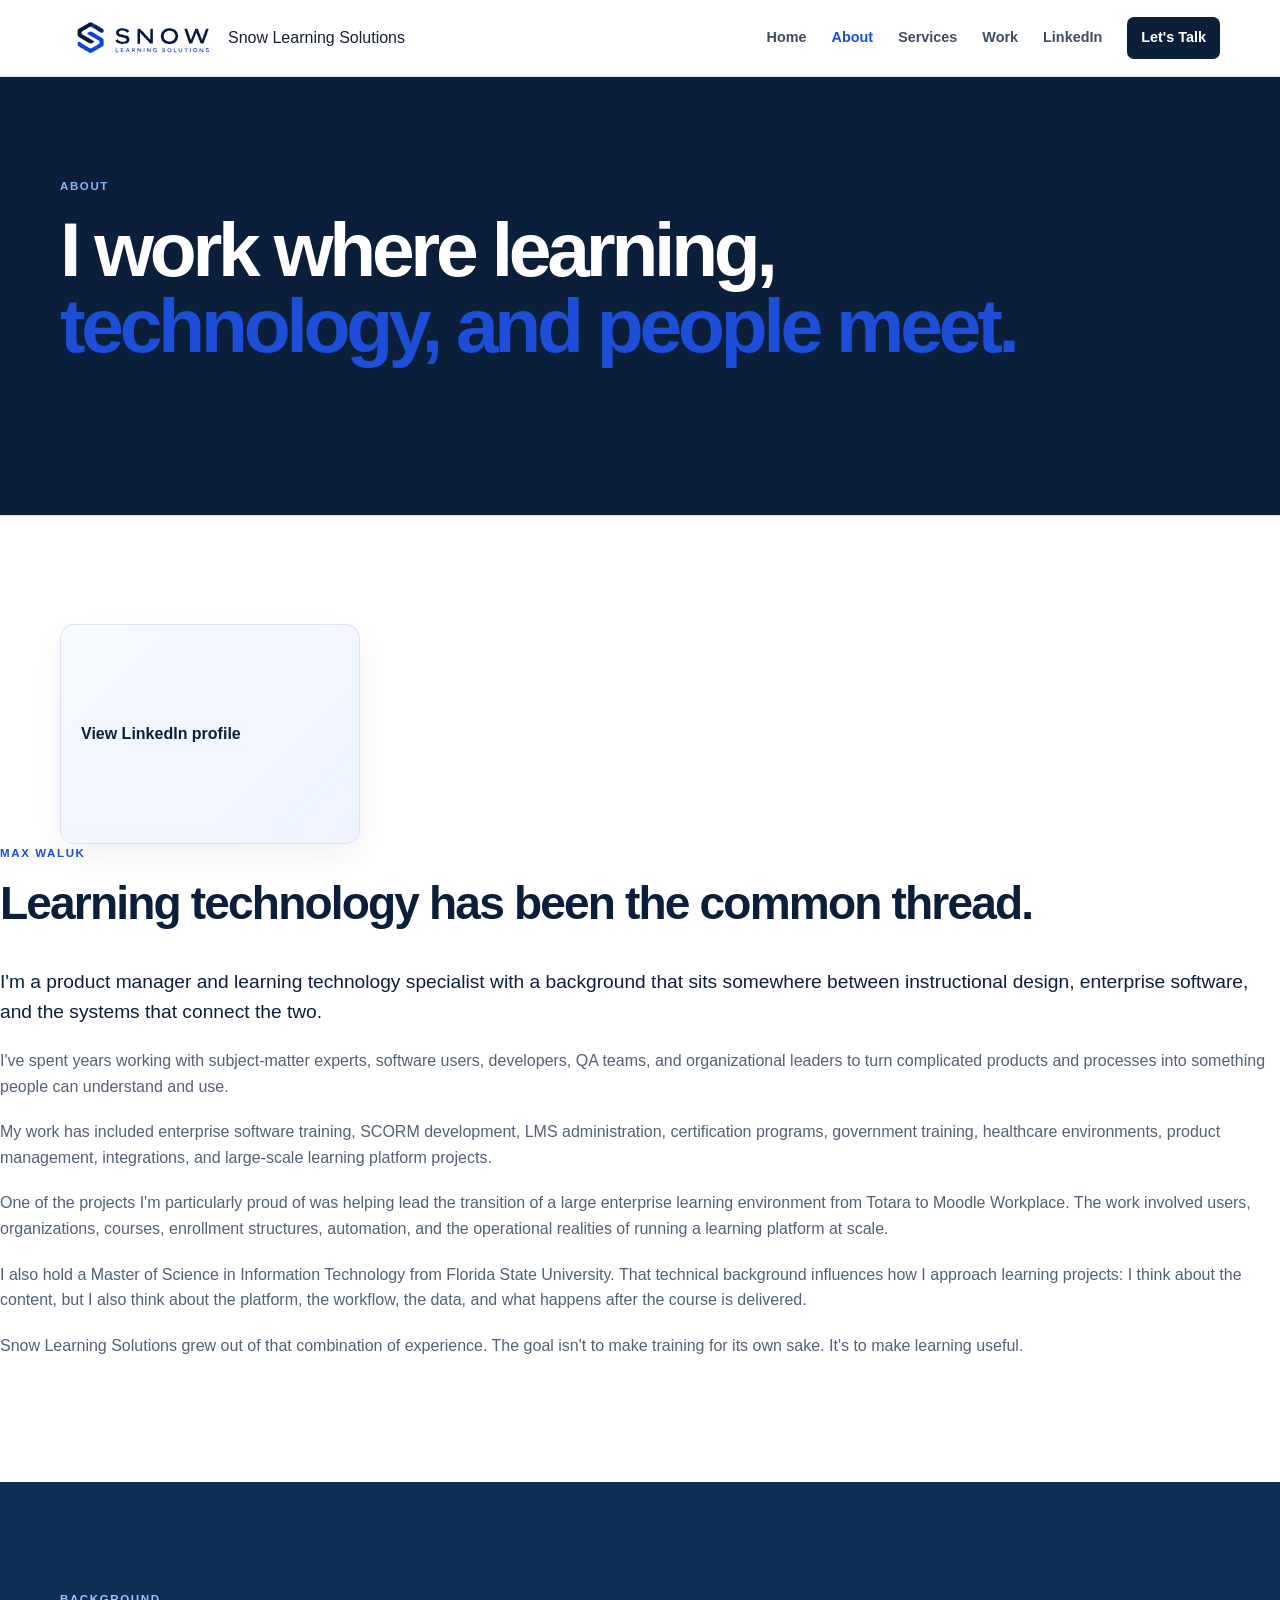
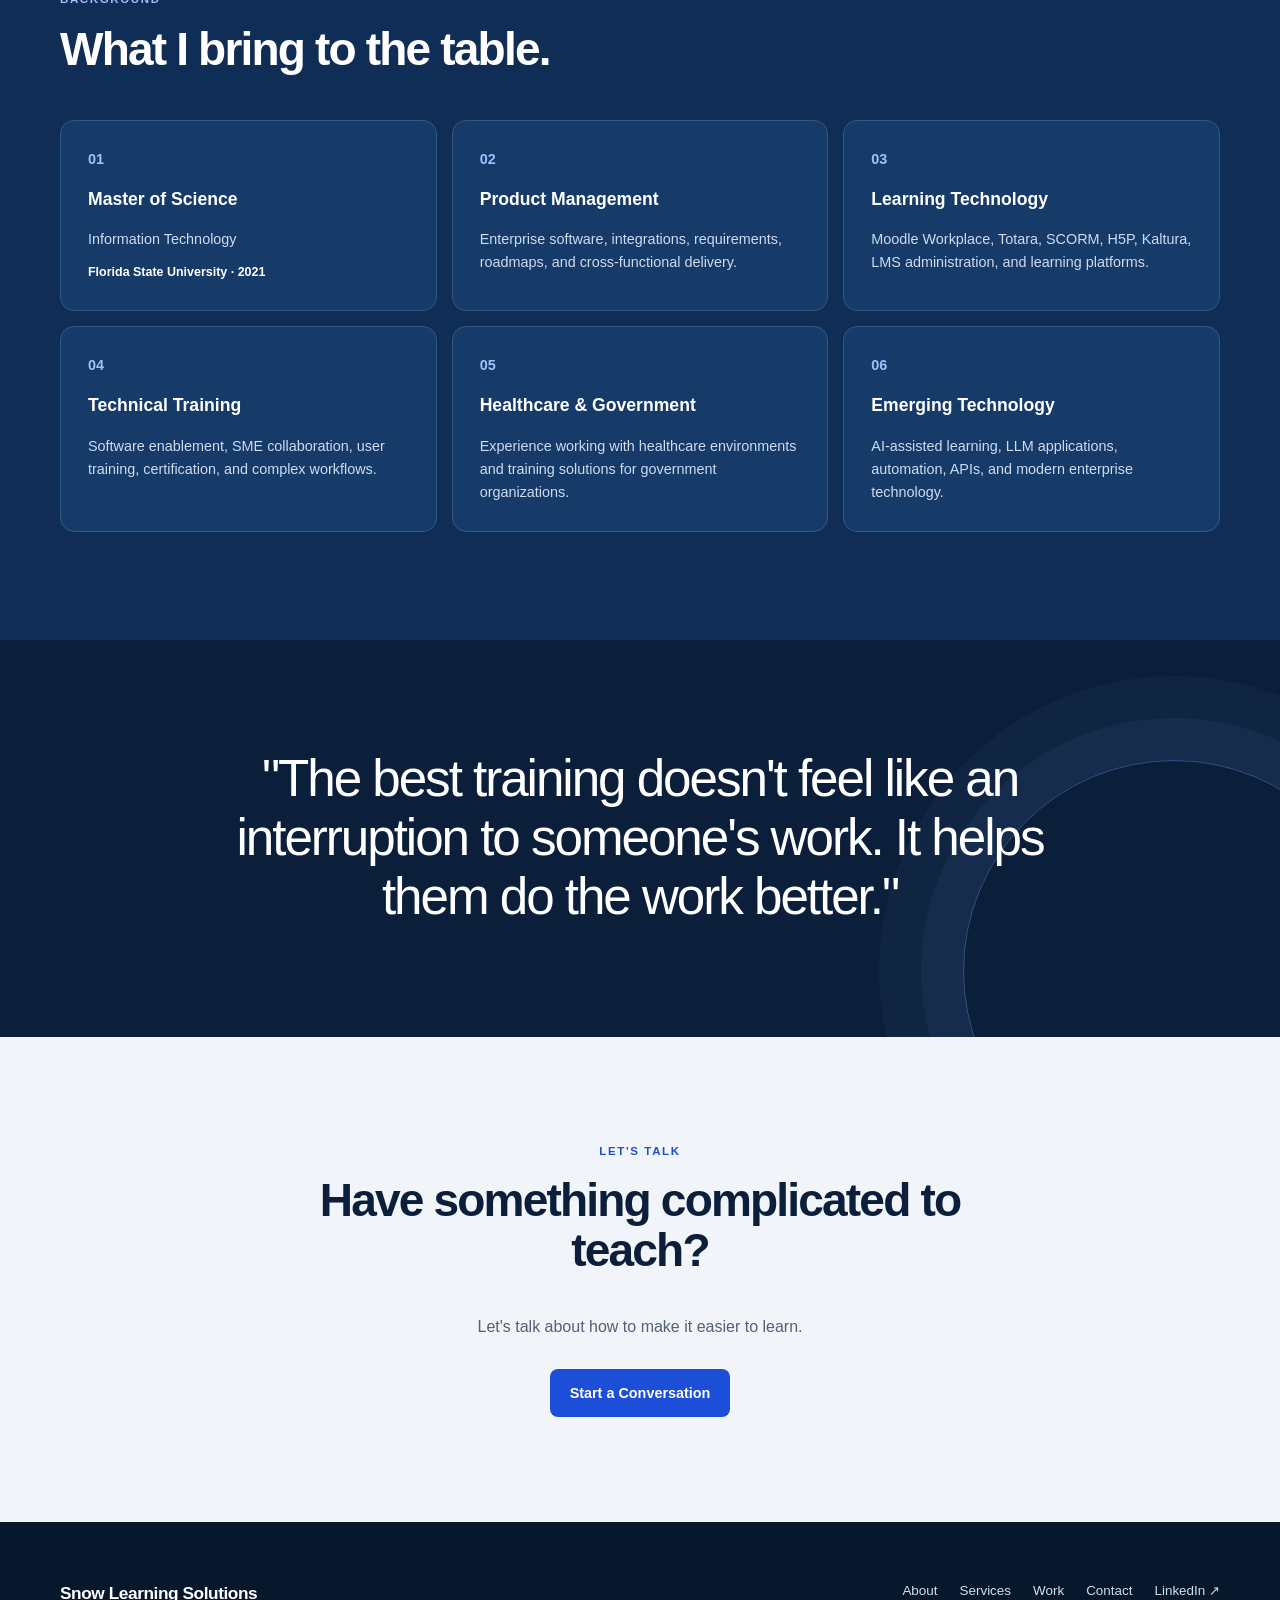
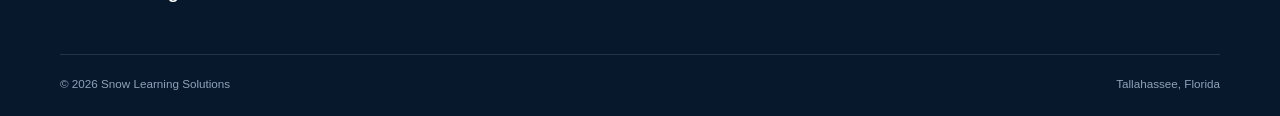
==== commit e9a24fa4: "Remove portrait image from about.html Removed portrait image section from the about page." ====
--- a/about.html
+++ b/about.html
@@ -47,11 +47,7 @@
 <section class="about-main">
   <div class="container about-grid">
 
-    <div class="portrait-column">
-      <img
-        src="assets/images/max-headshot.PNG"
-        alt="Max Waluk"
-        class="portrait-image">
+  
 
       <div class="linkedin-badge-card" id="linkedin-badge-card">
         <!-- Single LinkedIn profile badge (responsive) -->
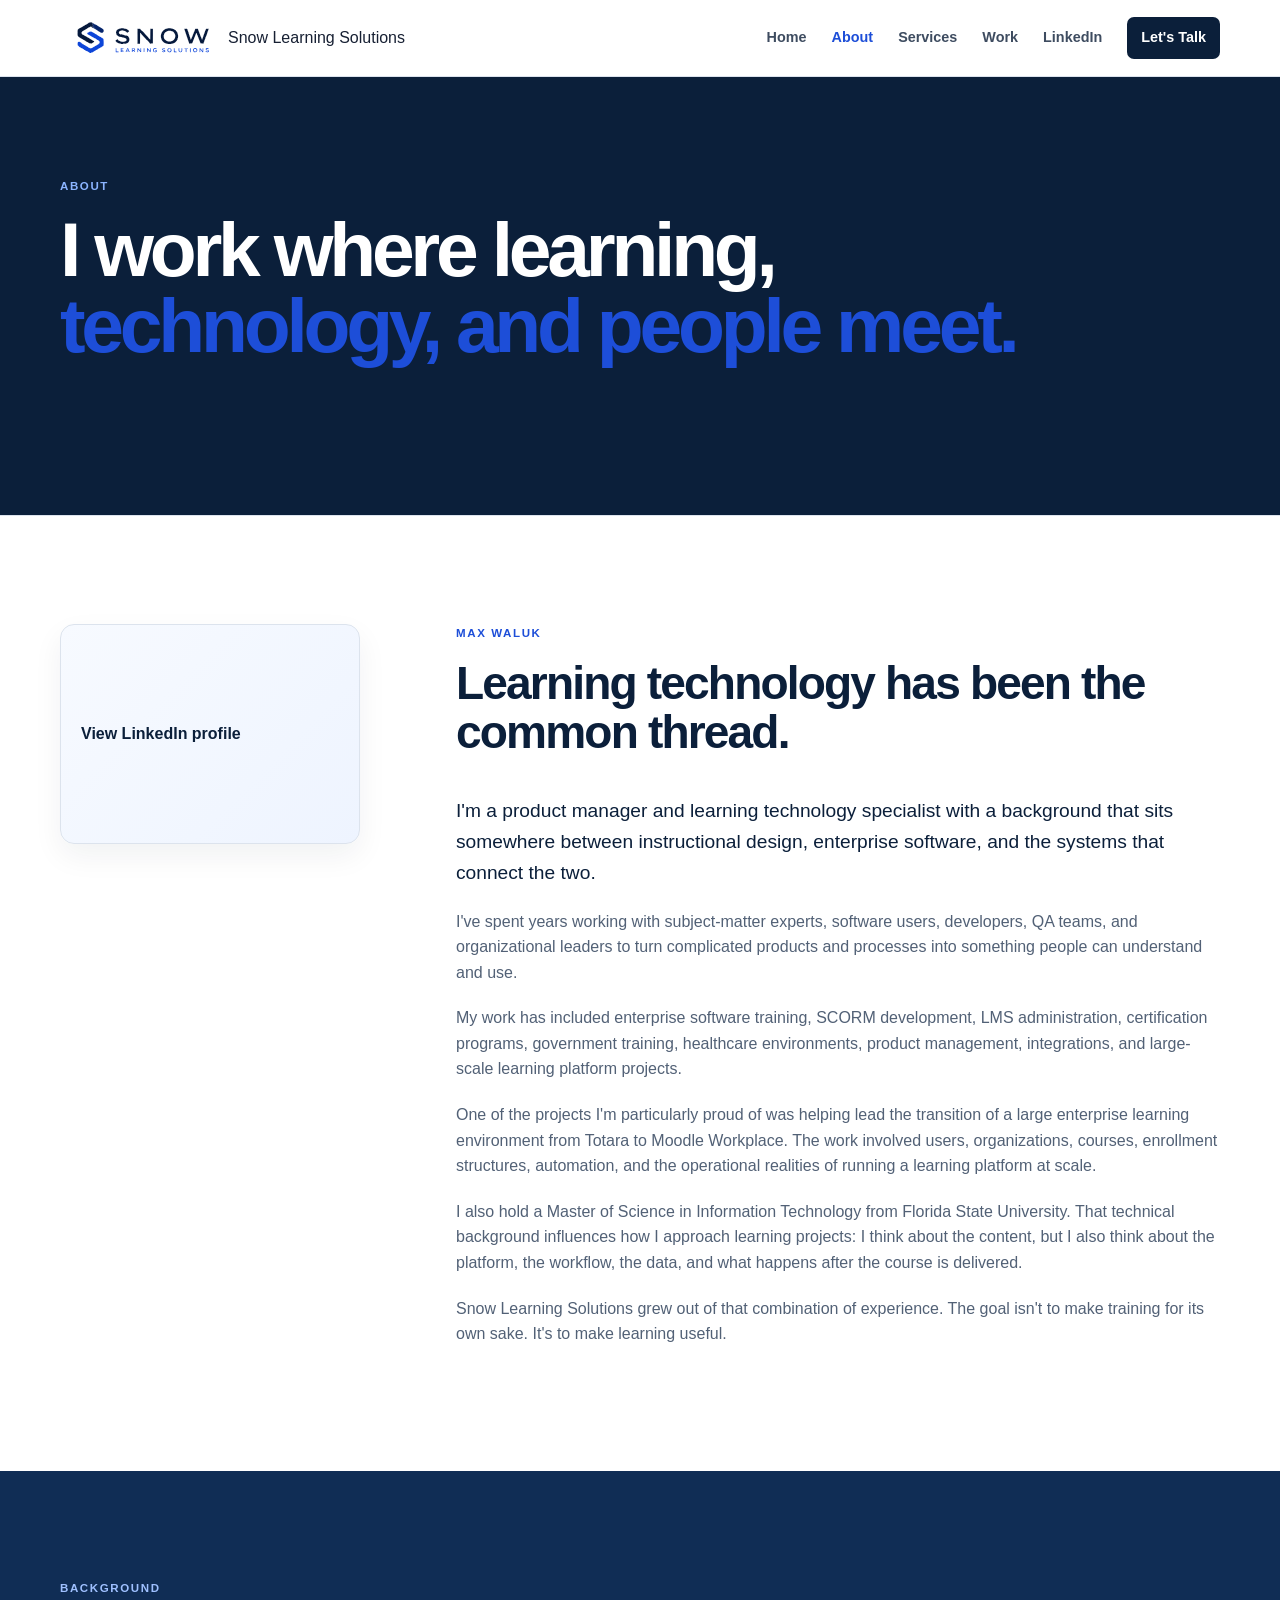
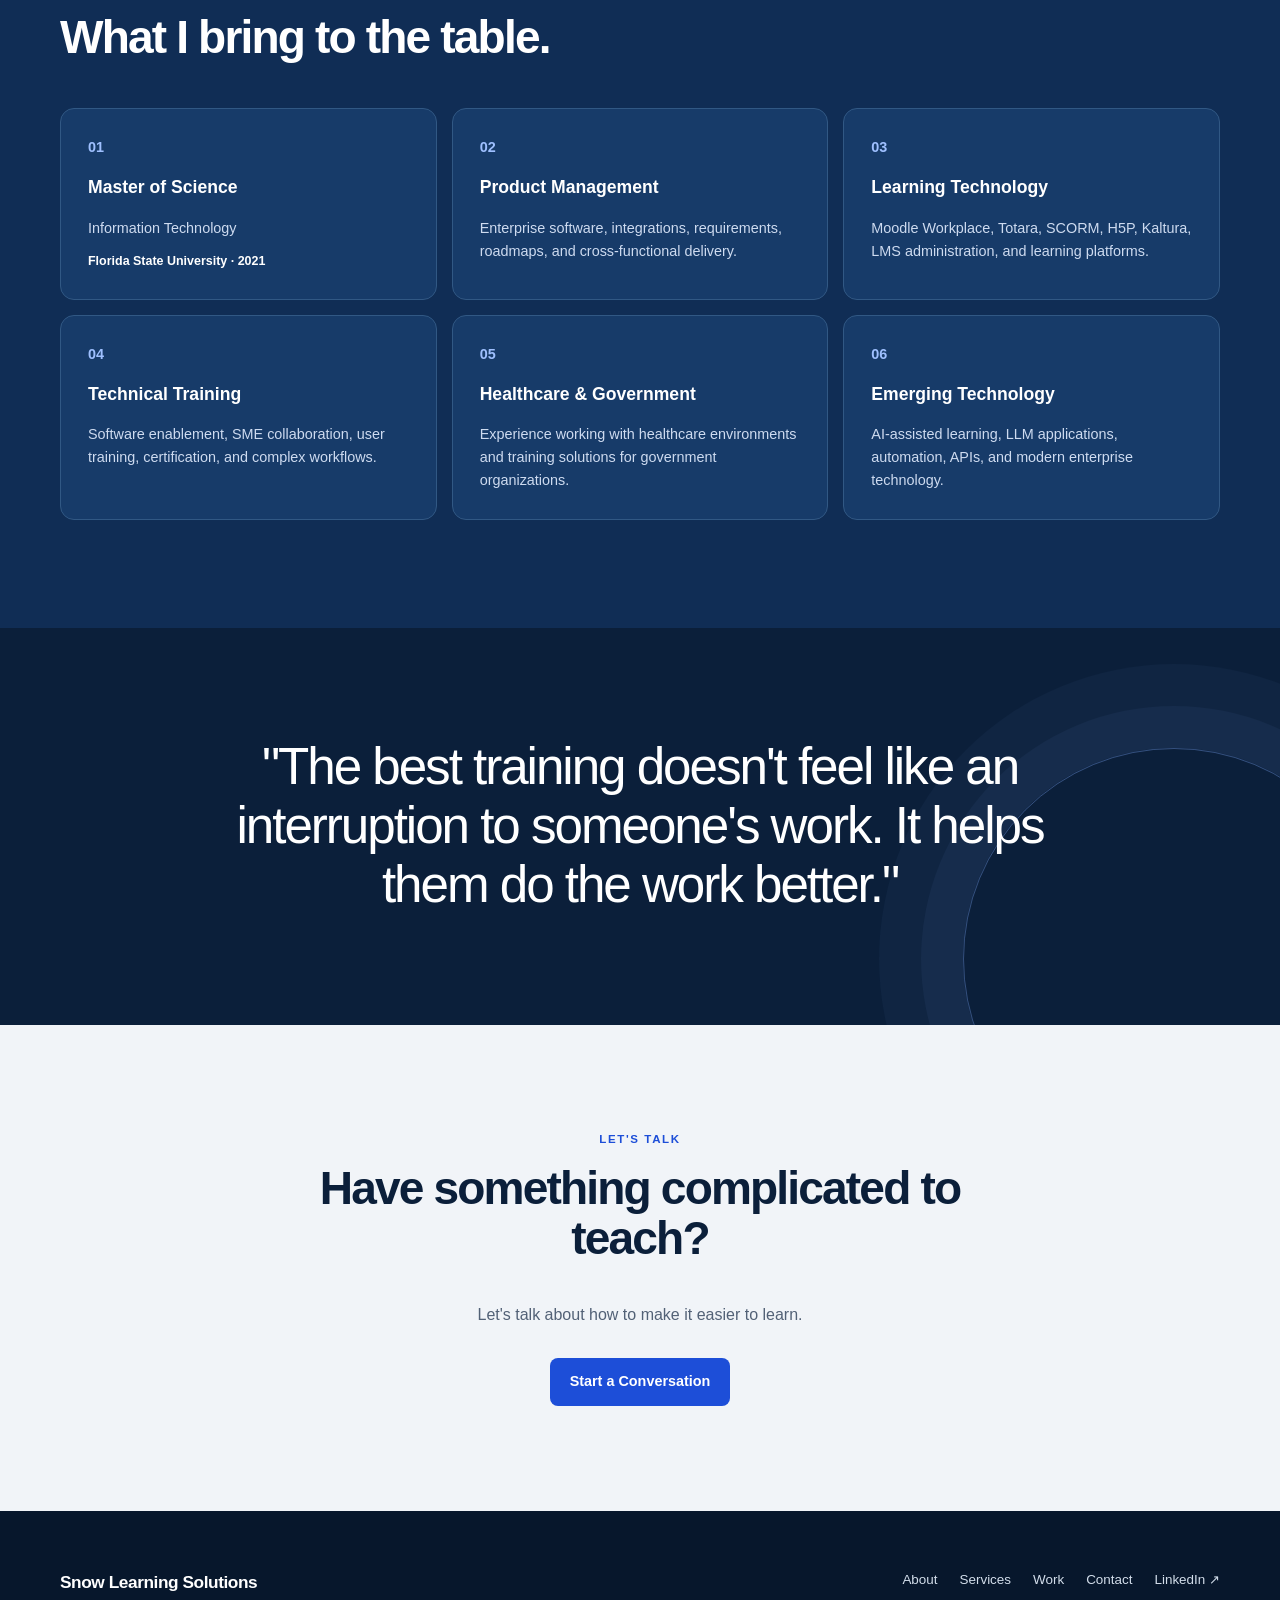
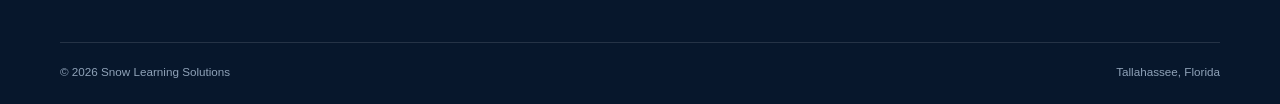
==== commit 833be41f: "fix(about): keep only LinkedIn badge in left column; remove profile card" ====
--- a/about.html
+++ b/about.html
@@ -46,11 +46,8 @@
 
 <section class="about-main">
   <div class="container about-grid">
-
-  
-
+    <div class="portrait-column">
       <div class="linkedin-badge-card" id="linkedin-badge-card">
-        <!-- Single LinkedIn profile badge (responsive) -->
         <div class="badge-base LI-profile-badge" data-version="v1" data-size="medium" data-locale="en_US" data-type="VERTICAL" data-theme="light" data-vanity="maximillian-waluk-916715115" aria-label="LinkedIn profile badge">
           <a class="badge-base__link LI-simple-link" href="https://www.linkedin.com/in/maximillian-waluk-916715115?trk=profile-badge" target="_blank" rel="noopener">View LinkedIn profile</a>
         </div>
@@ -200,4 +197,4 @@
 <script src="https://platform.linkedin.com/badges/js/profile.js" async defer type="text/javascript"></script>
 <script src="js/main.js"></script>
 </body>
-</html>
+</html>
--- a/css/style.css
+++ b/css/style.css
@@ -111,3 +111,15 @@
 
 @media (max-width: 900px) { .main-nav { position: absolute; top: 76px; right: 0; left: 0; display: grid; max-height: 0; overflow: hidden; padding: 0 24px; border-bottom: 1px solid transparent; background: #fff; opacity: 0; pointer-events: none; transition: max-height .25s ease, padding .25s ease, opacity .18s ease; }.main-nav.open { max-height: 420px; padding: 12px 24px 20px; border-bottom-color: var(--line); box-shadow: 0 14px 26px rgba(11,31,58,.09); opacity: 1; pointer-events: auto; }.main-nav a { padding: 11px 0; }.main-nav .nav-cta { margin-top: 6px; text-align: center; }.menu-toggle { display: block; }.hero-system { right: -5%; width: 43vw; opacity: .55; }.service-grid, .credential-grid { grid-template-columns: repeat(2,1fr); }.about-grid { grid-template-columns: 260px 1fr; } }
 @media (max-width: 640px) { .container { width: min(calc(100% - 32px), var(--max)); }.nav-wrap { min-height: 68px; }.brand-logo { width: 158px; height: 36px; }.main-nav { top: 68px; }.hero { min-height: auto; }.hero-content { padding: 86px 0; }.hero-system { display: none; }.hero h1 { font-size: clamp(2.65rem, 13vw, 4.1rem); }.hero-copy, .page-intro { font-size: 1.04rem; }.hero::after { display: none; }.intro-section, .services-preview, .feature-section, .case-highlight, .about-main, .credentials-section, .case-studies, .contact-section { padding: 74px 0; }.two-column, .feature-grid, .case-layout, .contact-grid, .about-grid, .case-columns { grid-template-columns: 1fr; gap: 35px; }.section-heading { display: block; }.section-heading .text-link { display: inline-block; margin-top: 18px; }.service-grid, .credential-grid { grid-template-columns: 1fr; }.service-card { min-height: 300px; }.system-window { height: 280px; }.system-main { padding: 27px; }.page-hero { padding: 70px 0 62px; }.service-large, .case-study { grid-template-columns: 1fr; gap: 13px; padding: 48px 0; }.contact-card { padding: 25px; }.footer-top, .footer-bottom { display: block; }.footer-links { margin-top: 30px; }.footer-bottom span { display: block; }.footer-bottom span + span { margin-top: 5px; } }
+
+/* Keep LinkedIn badge to the left of the about copy on small screens */
+@media (max-width: 640px) {
+  .about-grid { grid-template-columns: 120px 1fr; gap: 20px; }
+  .portrait-column { align-items: flex-start; justify-content: flex-start; }
+  .linkedin-badge-card { padding: 0; border: none; min-height: auto; background: transparent; }
+  .linkedin-badge-card .LI-profile-badge,
+  .linkedin-badge-card .badge-base,
+  .linkedin-badge-card iframe { width: 100% !important; max-width: 120px !important; box-sizing: border-box; display: block !important; }
+  /* If you want to hide the portrait image (headshot) when only the badge is desired, uncomment: */
+  /* .portrait-image { display: none; } */
+}
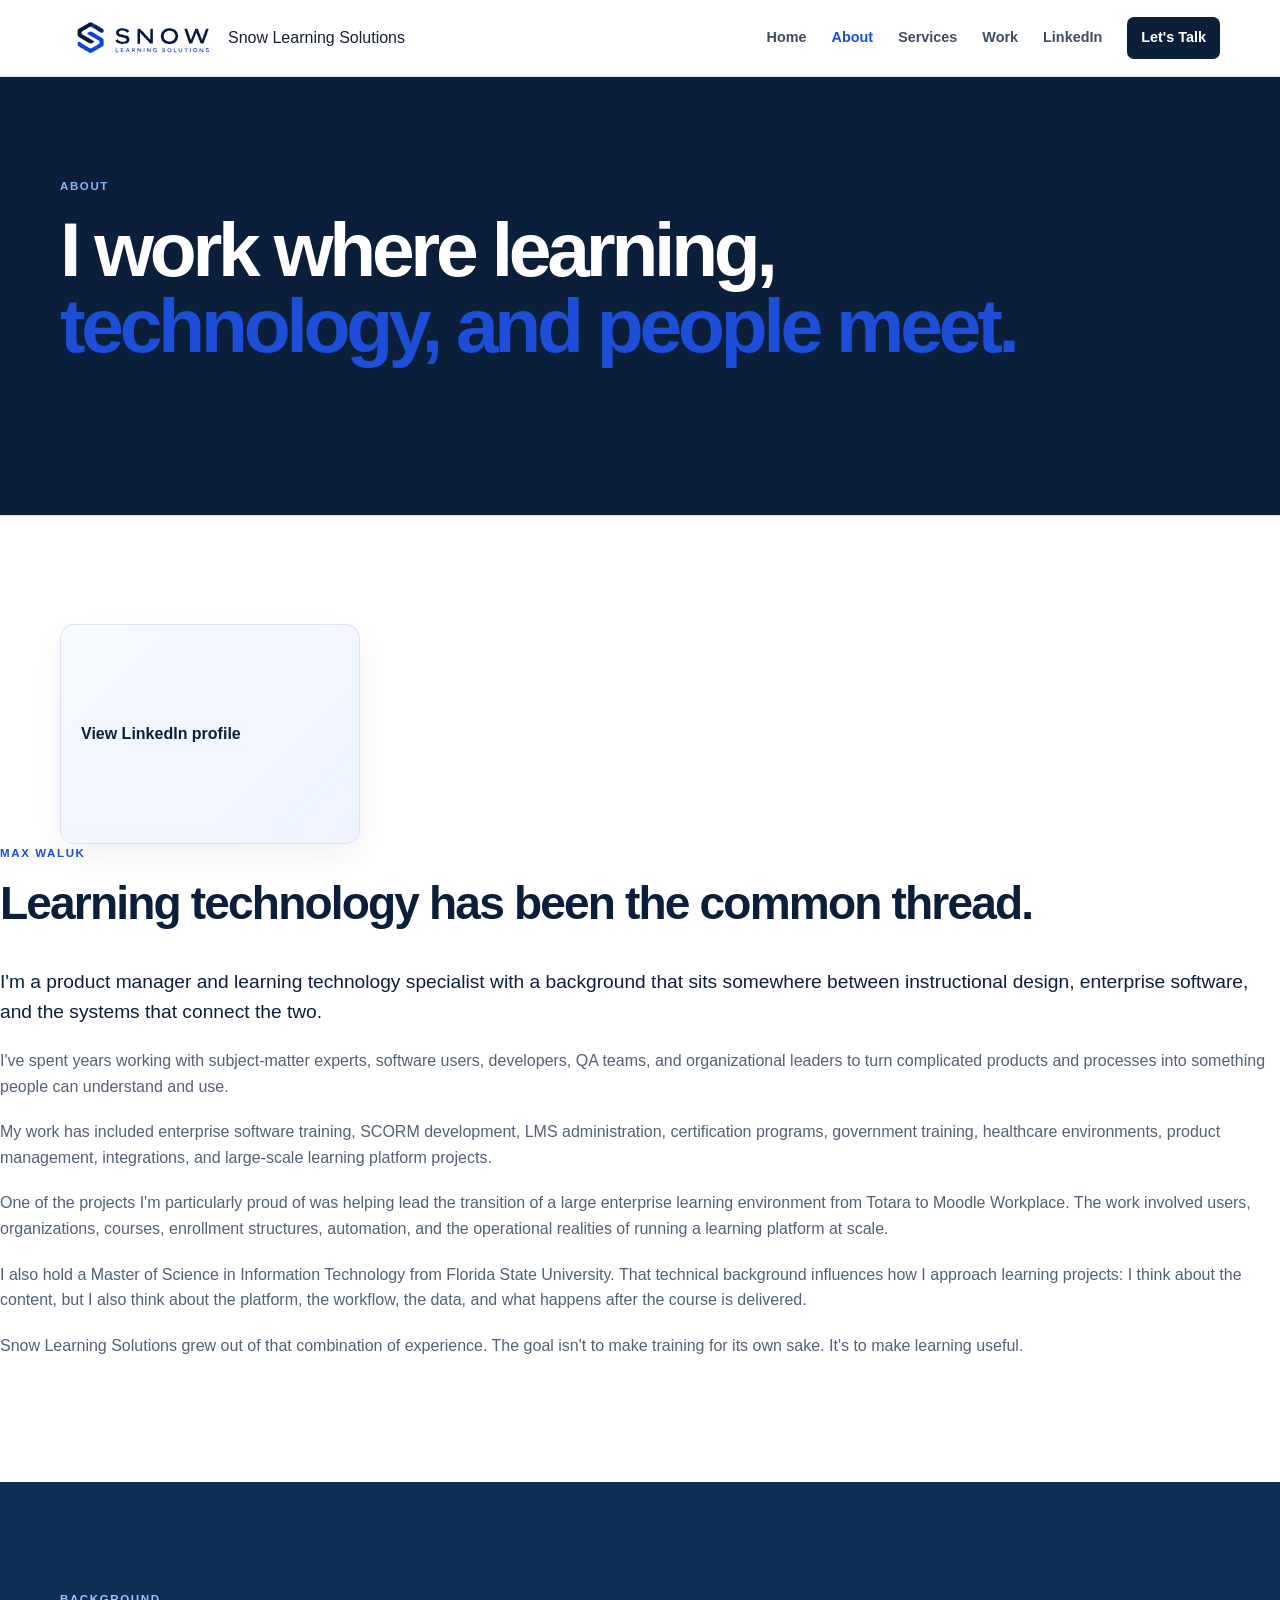
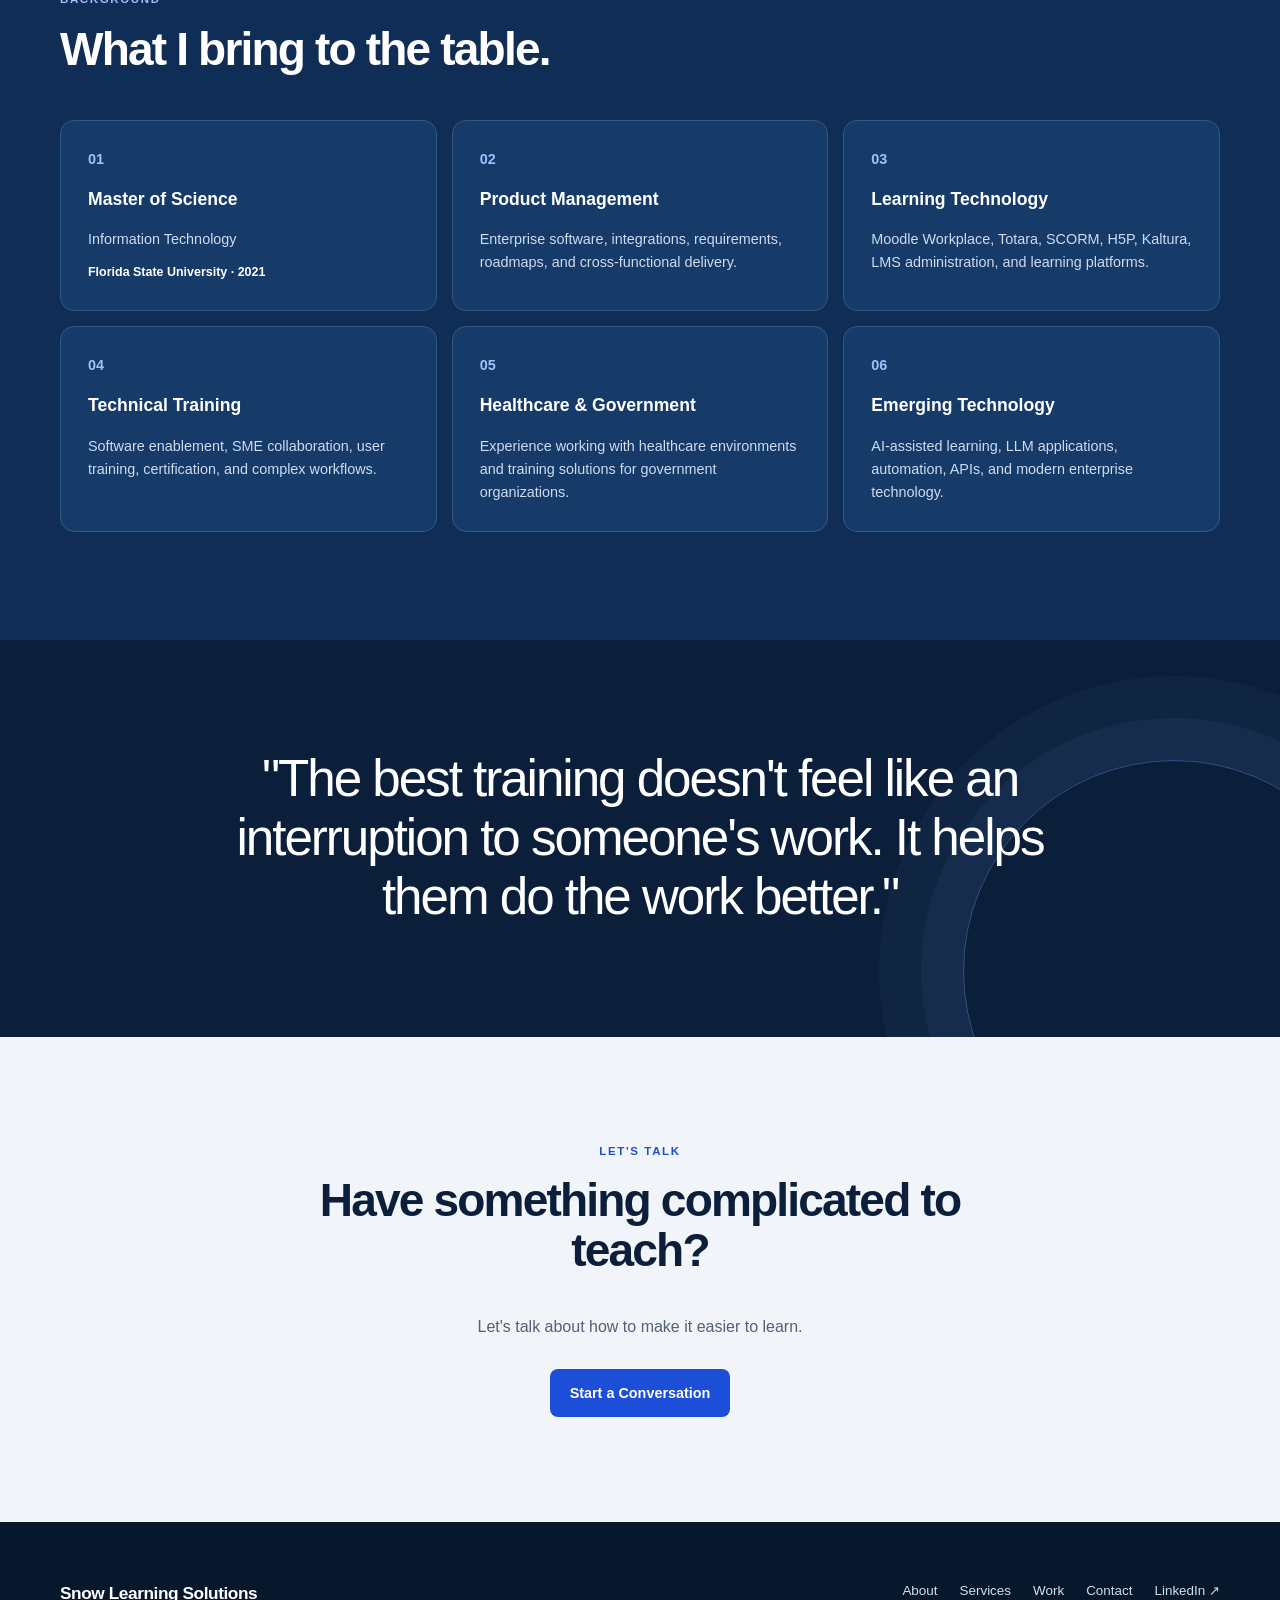
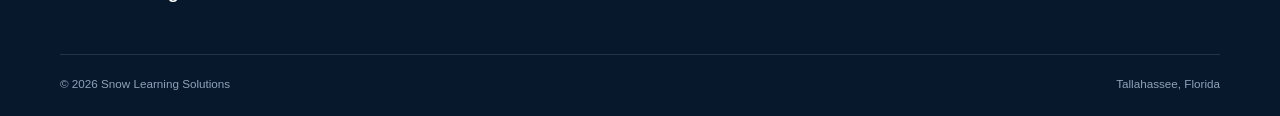
==== commit 223d7287: "Merge branch 'main' into fix/about-linkedin-badge" ====
--- a/about.html
+++ b/about.html
@@ -46,8 +46,11 @@
 
 <section class="about-main">
   <div class="container about-grid">
-    <div class="portrait-column">
+
+  
+
       <div class="linkedin-badge-card" id="linkedin-badge-card">
+        <!-- Single LinkedIn profile badge (responsive) -->
         <div class="badge-base LI-profile-badge" data-version="v1" data-size="medium" data-locale="en_US" data-type="VERTICAL" data-theme="light" data-vanity="maximillian-waluk-916715115" aria-label="LinkedIn profile badge">
           <a class="badge-base__link LI-simple-link" href="https://www.linkedin.com/in/maximillian-waluk-916715115?trk=profile-badge" target="_blank" rel="noopener">View LinkedIn profile</a>
         </div>
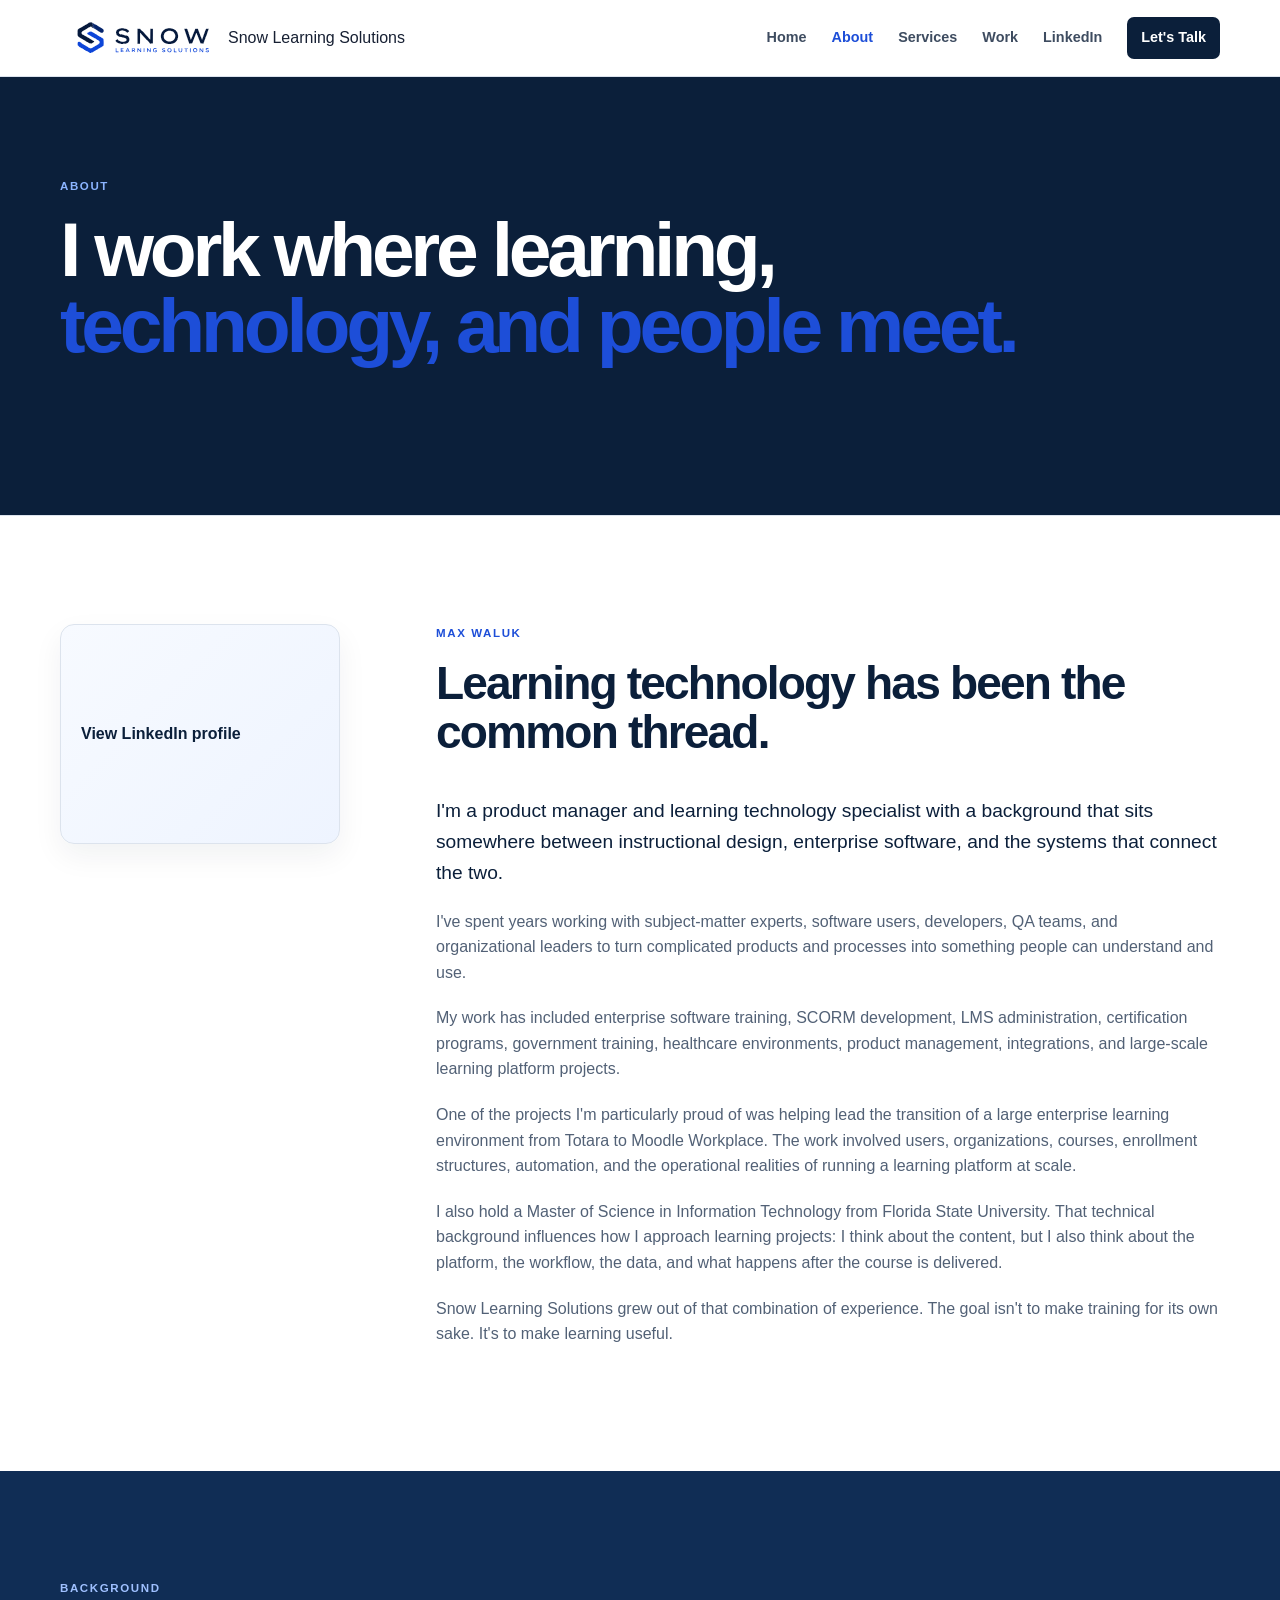
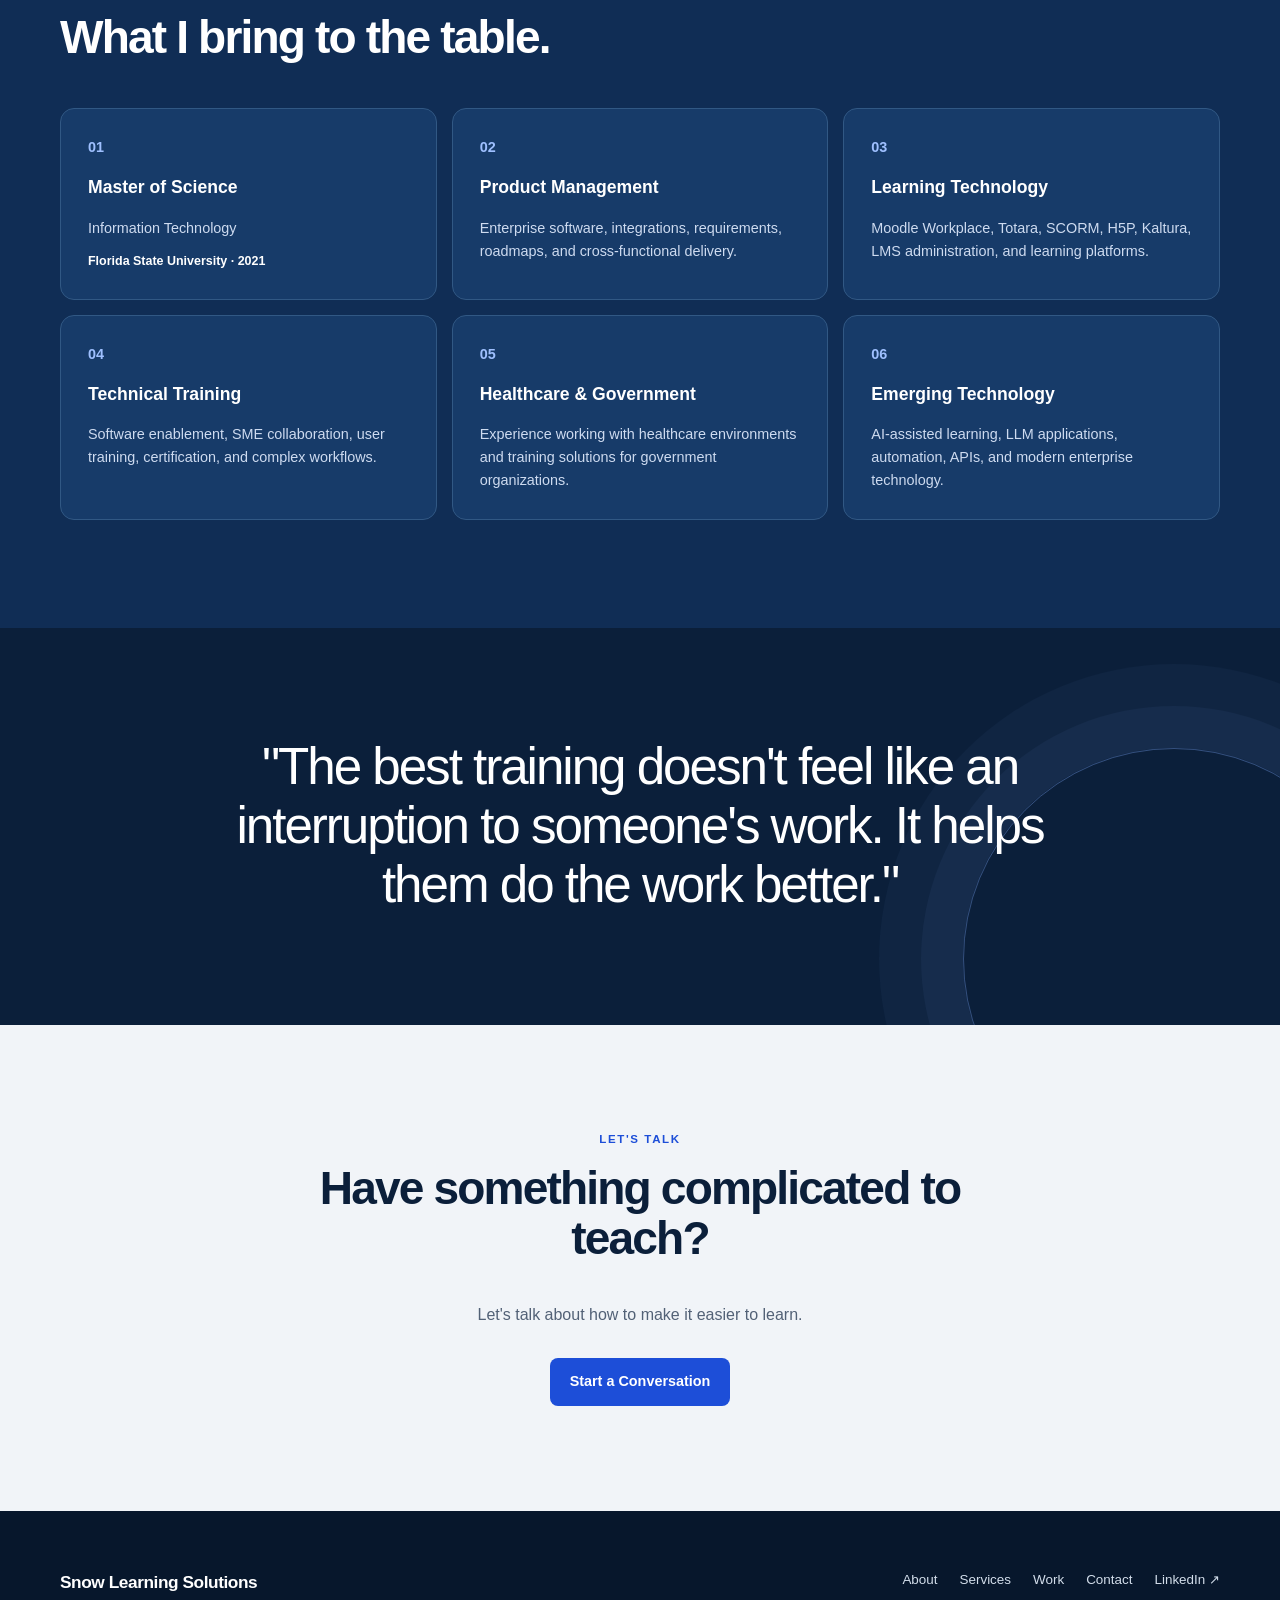
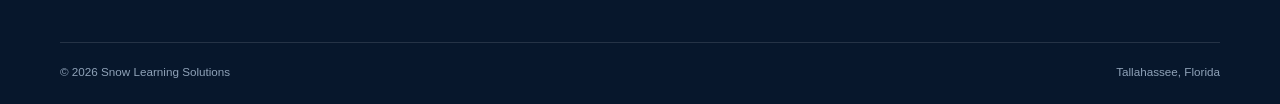
==== commit ff0730ca: "fix(about): keep about copy inside grid so badge aligns" ====
--- a/about.html
+++ b/about.html
@@ -55,8 +55,7 @@
           <a class="badge-base__link LI-simple-link" href="https://www.linkedin.com/in/maximillian-waluk-916715115?trk=profile-badge" target="_blank" rel="noopener">View LinkedIn profile</a>
         </div>
       </div>
-    </div>
-
+    
     <div class="about-copy">
       <div class="eyebrow">MAX WALUK</div>
       <h2>Learning technology has been the common thread.</h2>
--- a/css/style.css
+++ b/css/style.css
@@ -89,7 +89,12 @@
 
 /* Interior pages */
 .page-hero { padding: 100px 0 88px; border-bottom: 1px solid var(--line); background: var(--wash); }.page-intro { max-width: 660px; margin: 25px 0 0; color: var(--muted); font-size: 1.12rem; }
-.about-grid { display: grid; grid-template-columns: 300px 1fr; gap: clamp(44px, 8vw, 96px); }.portrait-image { display: block; width: 100%; aspect-ratio: 4 / 5; object-fit: cover; border-radius: var(--radius); }.portrait-column { display: flex; align-items: flex-start; justify-content: center; }.linkedin-button { display: block; margin-top: 13px; padding: 12px; border: 1px solid var(--line); border-radius: 8px; color: var(--blue); text-align: center; font-size: .86rem; font-weight: 750; }.linkedin-badge-card { display: flex; flex-direction: column; align-items: center; justify-content: center; width: 100%; min-height: 220px; padding: 20px; border: 1px solid var(--line); border-radius: var(--radius); background: linear-gradient(135deg, #f7faff 0%, #eef4ff 100%); box-shadow: 0 12px 30px rgba(11,31,58,.06); }.profile-card-shell { width: 100%; max-width: 320px; padding: 20px; border: 1px solid #d9e4f3; border-radius: 14px; background: #fff; box-shadow: 0 10px 24px rgba(11,31,58,.07); }.profile-card-header { display: flex; align-items: center; gap: 12px; }.profile-avatar { display: grid; place-items: center; width: 56px; height: 56px; border-radius: 50%; background: linear-gradient(135deg, var(--blue), #5b8dff); color: #fff; font-size: 1.25rem; font-weight: 800; }.profile-card-header h3 { margin: 0 0 4px; color: var(--navy); font-size: 1rem; }.profile-card-header p { margin: 0; color: var(--muted); font-size: .84rem; line-height: 1.4; }.profile-card-body { margin-top: 14px; }.profile-card-body p { margin: 0; color: var(--muted); font-size: .9rem; }.profile-card-actions { display: flex; flex-wrap: wrap; gap: 10px; margin-top: 16px; }.profile-card-actions .button { min-height: 38px; padding: 0 14px; font-size: .8rem; }.linkedin-badge-card .badge-base { max-width: 100%; }.linkedin-badge-card .LI-profile-badge { display: inline-block; width: 100%; max-width: 240px; }.linkedin-badge-card .badge-base__link { color: var(--navy); font-weight: 700; }.linkedin-badge-card .LI-profile-badge,
+.about-grid { display: grid; grid-template-columns: minmax(160px, 280px) minmax(0, 1fr); gap: clamp(44px, 8vw, 96px); align-items: start; }
+.portrait-image { display: block; width: 100%; aspect-ratio: 4 / 5; object-fit: cover; border-radius: var(--radius); }
+.portrait-column { display: flex; align-items: flex-start; justify-content: flex-start; }
+.linkedin-button { display: block; margin-top: 13px; padding: 12px; border: 1px solid var(--line); border-radius: 8px; color: var(--blue); text-align: center; font-size: .86rem; font-weight: 750; }
+.linkedin-badge-card { display: flex; flex-direction: column; align-items: center; justify-content: center; width: 100%; min-height: 220px; padding: 20px; border: 1px solid var(--line); border-radius: var(--radius); background: linear-gradient(135deg, #f7faff 0%, #eef4ff 100%); box-shadow: 0 12px 30px rgba(11,31,58,.06); max-width: 280px; }
+.profile-card-shell { width: 100%; max-width: 320px; padding: 20px; border: 1px solid #d9e4f3; border-radius: 14px; background: #fff; box-shadow: 0 10px 24px rgba(11,31,58,.07); }.profile-card-header { display: flex; align-items: center; gap: 12px; }.profile-avatar { display: grid; place-items: center; width: 56px; height: 56px; border-radius: 50%; background: linear-gradient(135deg, var(--blue), #5b8dff); color: #fff; font-size: 1.25rem; font-weight: 800; }.profile-card-header h3 { margin: 0 0 4px; color: var(--navy); font-size: 1rem; }.profile-card-header p { margin: 0; color: var(--muted); font-size: .84rem; line-height: 1.4; }.profile-card-body { margin-top: 14px; }.profile-card-body p { margin: 0; color: var(--muted); font-size: .9rem; }.profile-card-actions { display: flex; flex-wrap: wrap; gap: 10px; margin-top: 16px; }.profile-card-actions .button { min-height: 38px; padding: 0 14px; font-size: .8rem; }.linkedin-badge-card .badge-base { max-width: 100%; }.linkedin-badge-card .LI-profile-badge { display: inline-block; width: 100%; max-width: 240px; }.linkedin-badge-card .badge-base__link { color: var(--navy); font-weight: 700; }.linkedin-badge-card .LI-profile-badge,
 .linkedin-badge-card .badge-base,
 .linkedin-badge-card iframe { width: 100% !important; max-width: 320px !important; box-sizing: border-box; display: block !important; }.about-copy .lead { color: var(--navy); font-size: 1.2rem; }.credential-grid { display: grid; grid-template-columns: repeat(3, 1fr); gap: 15px; margin-top: 45px; }.credential { min-height: 190px; }.credential-image { display: block; width: 100%; height: 112px; margin-bottom: 18px; padding: 10px; border: 1px solid rgba(255,255,255,.16); border-radius: 10px; object-fit: contain; background: rgba(255,255,255,.12); }.credential-icon { display: block; margin-bottom: 18px; color: var(--blue); font-size: .9rem; font-weight: 800; }.credential strong { display: block; margin-top: 12px; color: var(--muted); font-size: .78rem; }.about-quote { padding: 110px 0; }.about-quote blockquote { max-width: 860px; margin: auto; text-align: center; font-size: clamp(1.8rem,4vw,3.25rem); line-height: 1.15; letter-spacing: -.04em; }
 
